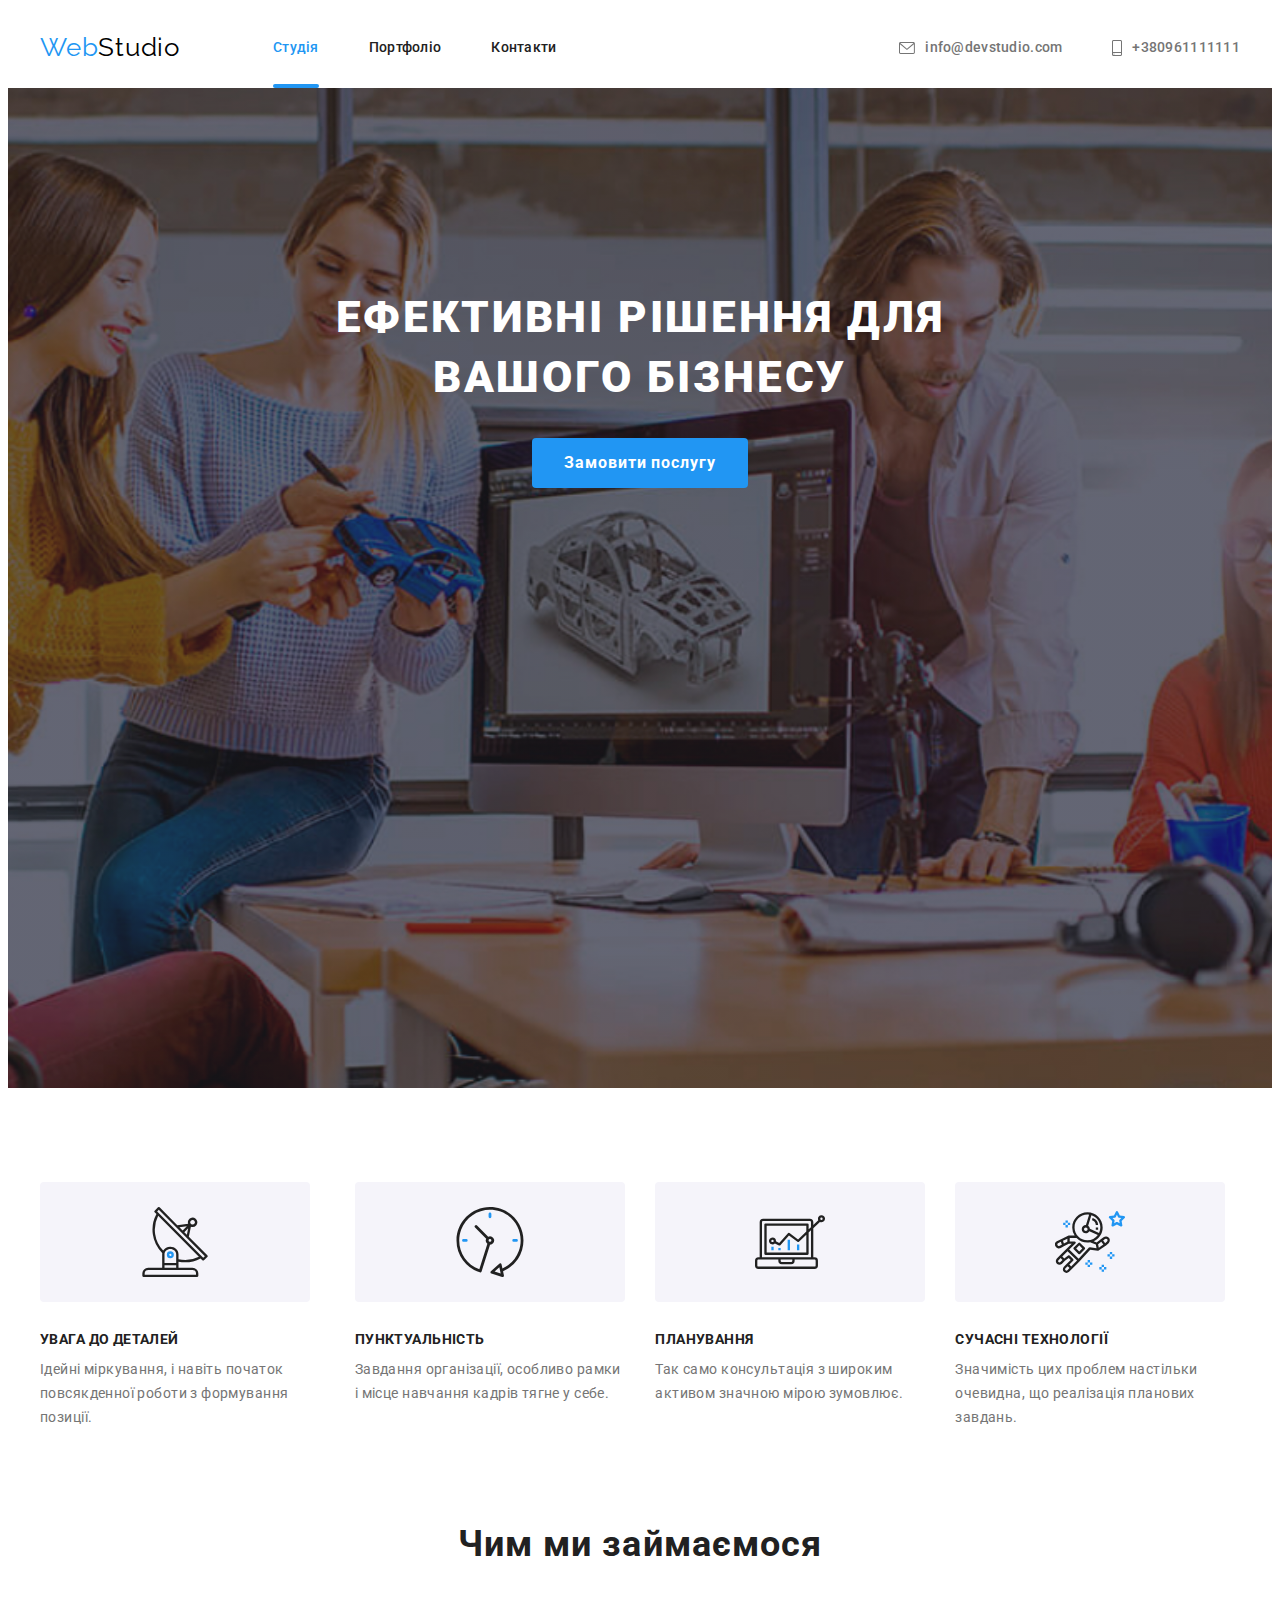
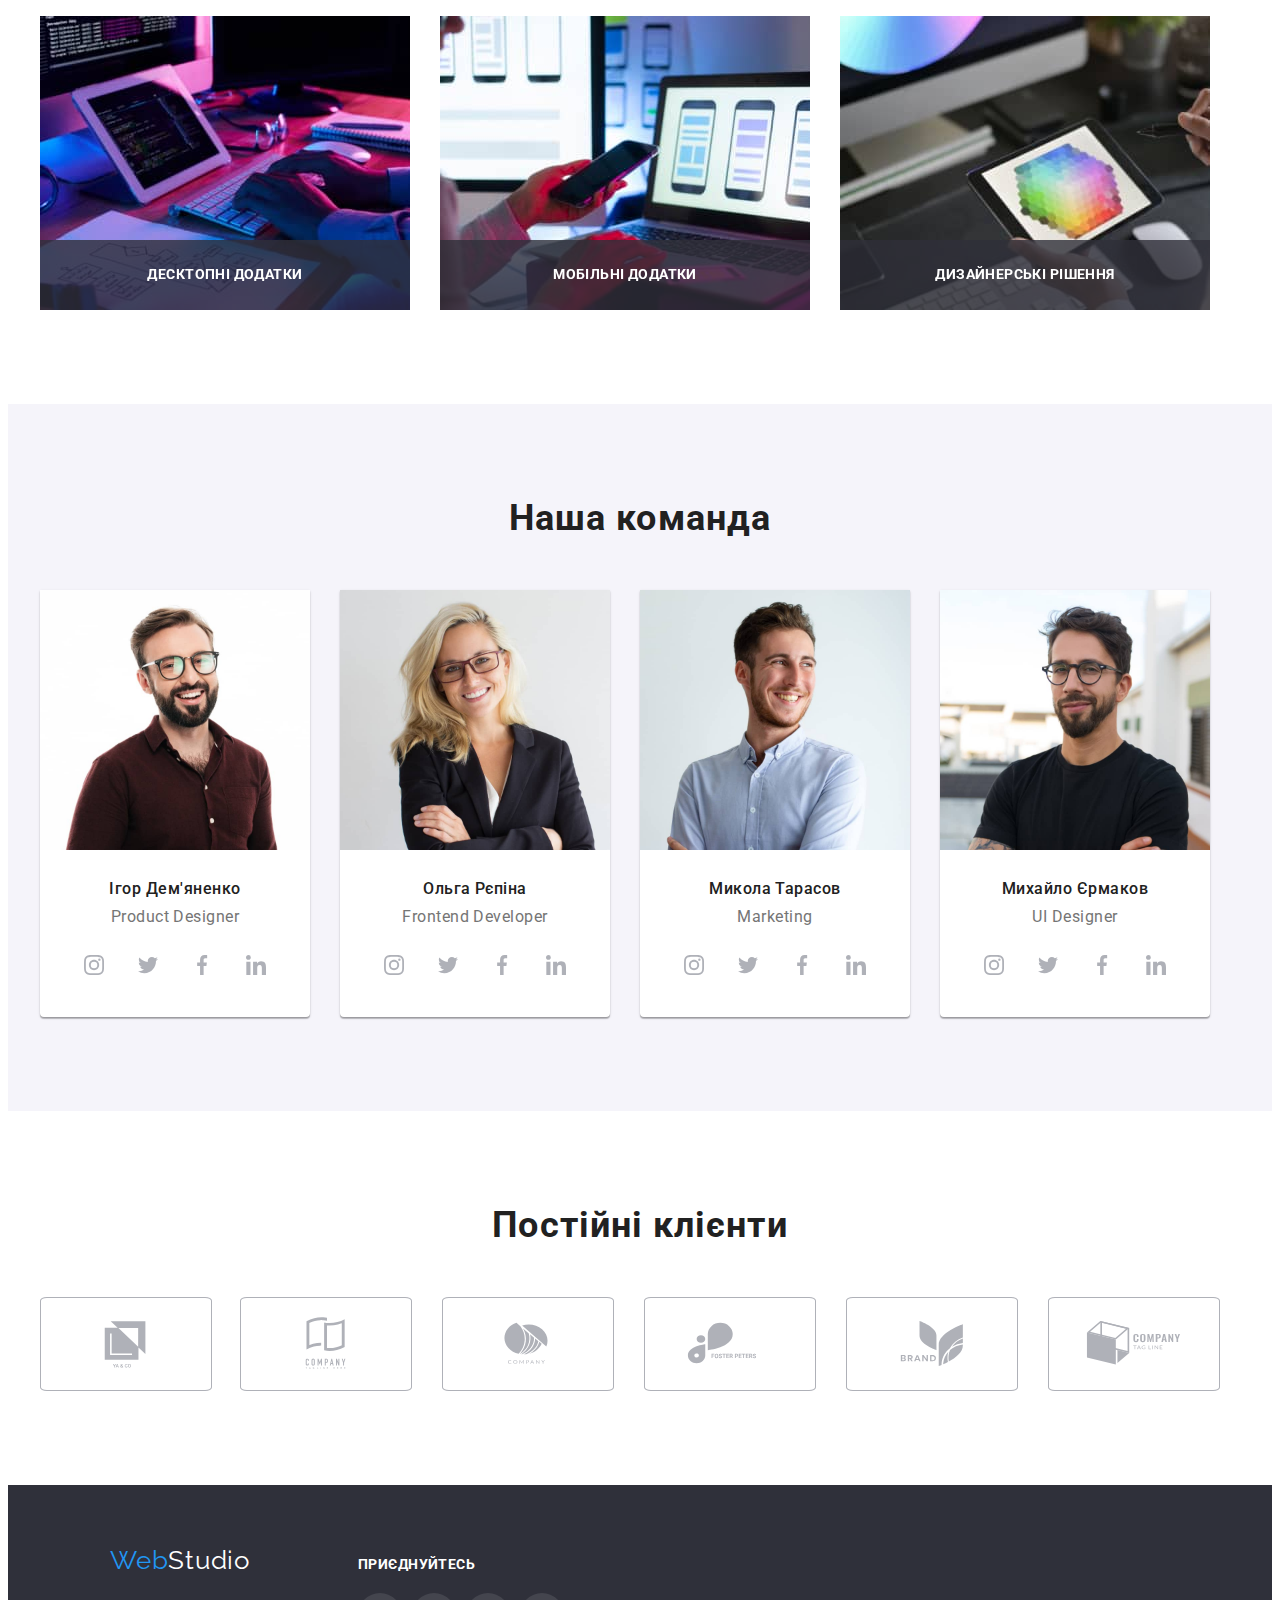
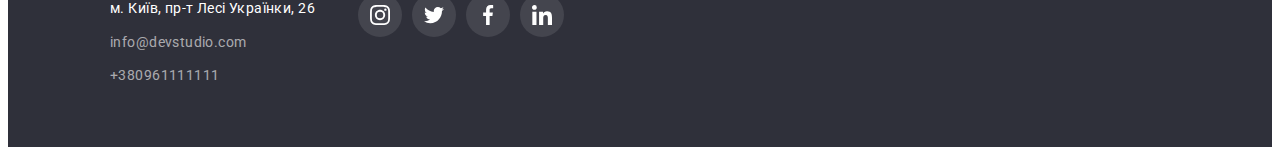
==== index.html @ 598eb1c4 "Initial commit" ====
<!DOCTYPE html>
<html lang="uk">
  <head>
    <meta charset="UTF-8" />
    <meta http-equiv="X-UA-Compatible" content="IE=edge" />
    <meta name="viewport" content="width=device-width, initial-scale=1.0" />
    <title>Document</title>
    <link
      rel="stylesheet"
      href="https://cdnjs.cloudflare.com/ajax/libs/modern-normalize/1.1.0/modern-normalize.min.css"
      integrity="sha512-wpPYUAdjBVSE4KJnH1VR1HeZfpl1ub8YT/NKx4PuQ5NmX2tKuGu6U/JRp5y+Y8XG2tV+wKQpNHVUX03MfMFn9Q=="
      crossorigin="anonymous"
      referrerpolicy="no-referrer"
    />
    <link
      href="https://fonts.googleapis.com/css2?family=Raleway:wght@700&family=Roboto:wght@400;500;700;900&display=swap"
      rel="stylesheet"
    />
    <link rel="stylesheet" href="./css/styles.css" />
  </head>
  <body>
    <header>
      <div class="container header-container">
        <a href="./index.html" class="logo"
          >Web<span class="logo-header">Studio</span></a
        >
        <nav class="section-works-header">
          <ul class="site-nav list">
            <li class="site-item">
              <a href="./index.html" class="site-link link current">Студія</a>
            </li>

            <li class="site-item">
              <a href="./portfolio.html" class="site-link link">Портфоліо</a>
            </li>
            <li class="site-item">
              <a href="#" class="site-link link">Контакти</a>
            </li>
          </ul>
        </nav>

        <ul class="list address-header">
          <li class="item">
            <a href="mailto:info@devstudio.com" class="link-address" lang="en">
              <svg class="header-section-address-logo" width="16" height="12">
                <use href="./images/icons-new.svg#icon-envelope"></use>
              </svg>
              info@devstudio.com</a
            >
          </li>
          <li class="item">
            <a href="tel:+380961111111" class="link-address">
              <svg class="header-section-address-logo" width="10" height="16">
                <use href="./images/icons-new.svg#icon-smartphone"></use>
              </svg>
              +380961111111</a
            >
          </li>
        </ul>
      </div>
    </header>
    <main>
      <section class="hero">
        <div class="container">
          <h1 class="hero-title">Ефективні рішення для вашого бізнесу</h1>
          <button data-modal-open type="button" class="button primary">
            Замовити послугу
          </button>
          <div class="backdrop is-hidden" data-modal>
            <div class="modal">
              <p>Lorem ipsum dolor sit amet.</p>
              <button data-modal-close class="modal-close">
                <svg class="modal-close-icon" width="18" height="18">
                  <use href="./images/icons-new.svg#icon-close"></use>
                </svg>
              </button>
            </div>
          </div>
        </div>
      </section>

      <section class="section">
        <div class="container">
          <h2 class="pattern-hidden">Наші переваги</h2>

          <ul class="advantages-list list">
            <li class="item">
              <div class="box-icon-advantages">
                <svg class="icon-advantages" width="70" height="70">
                  <use href="./images/icons-new.svg#icon-antenna"></use>
                </svg>
              </div>
              <h3 class="section-title-primary">УВАГА ДО ДЕТАЛЕЙ</h3>
              <p class="description-advantages">
                Ідейні міркування, і навіть початок повсякденної роботи з
                формування позиції.
              </p>
            </li>
            <li class="item">
              <div class="box-icon-advantages">
                <svg class="icon-advantages" width="70" height="70">
                  <use href="./images/icons-new.svg#icon-clock"></use>
                </svg>
              </div>
              <h3 class="section-title-primary">ПУНКТУАЛЬНІСТЬ</h3>
              <p class="description-advantages">
                Завдання організації, особливо рамки і місце навчання кадрів
                тягне у себе.
              </p>
            </li>
            <li class="item">
              <div class="box-icon-advantages">
                <svg class="icon-advantages" width="70" height="70">
                  <use href="./images/icons-new.svg#icon-diagram"></use>
                </svg>
              </div>
              <h3 class="section-title-primary">ПЛАНУВАННЯ</h3>
              <p class="description-advantages">
                Так само консультація з широким активом значною мірою зумовлює.
              </p>
            </li>
            <li class="item">
              <div class="box-icon-advantages">
                <svg class="icon-advantages" width="70" height="70">
                  <use href="./images/icons-new.svg#icon-astronaut"></use>
                </svg>
              </div>
              <h3 class="section-title-primary">СУЧАСНІ ТЕХНОЛОГІЇ</h3>
              <p class="description-advantages">
                Значимість цих проблем настільки очевидна, що реалізація
                планових завдань.
              </p>
            </li>
          </ul>
        </div>
      </section>
      <section class="work section">
        <div class="container">
          <h2 class="section-title-secondadry">Чим ми займаємося</h2>
          <ul class="work-list list">
            <li class="work-item">
              <img
                src="./images/comp.jpg"
                alt="Фото с изображением экрана компьютера"
                width="370"
              />
              <p class="work-descr">Десктопні додатки</p>
            </li>
            <li class="work-item">
              <img
                src="./images/smartphone.jpg"
                alt="Фото с изображением смартфона"
                width="370"
              />
              <p class="work-descr">Мобільні додатки</p>
            </li>
            <li class="work-item">
              <img
                src="./images/tablet.jpg"
                alt="Фото с изображением планшета"
                width="370"
              />
              <p class="work-descr">Дизайнерські рішення</p>
            </li>
          </ul>
        </div>
      </section>

      <section class="section-team section">
        <div class="container">
          <h2 class="section-title-secondadry-team">Наша команда</h2>
          <ul class="members list">
            <li class="members-item">
              <img
                src="./images/demianenko.jpg"
                alt="Фото Дем'яненко"
                width="270"
                height="260"
              />
              <div class="names-and-description">
                <h3 class="section-names">Ігор Дем'яненко</h3>
                <p class="description-team">Product Designer</p>
                <ul class="social list">
                  <li class="social-item">
                    <a
                      class="social-link link"
                      href="http://instagram.com"
                      target="_blank"
                      rel="noopener norefference"
                      aria-label="Instagram"
                    >
                      <svg class="social-icon" width="20" height="20">
                        <use href="./images/icons-new.svg#icon-instagram"></use>
                      </svg>
                    </a>
                  </li>
                  <li class="social-item">
                    <a
                      class="social-link link"
                      href="http://twitter.com"
                      target="_blank"
                      rel="noopener norefference"
                      aria-label="Twitter logo"
                    >
                      <svg class="social-icon" width="20" height="20">
                        <use href="./images/icons-new.svg#icon-twitter"></use>
                      </svg>
                    </a>
                  </li>
                  <li class="social-item">
                    <a
                      class="social-link link"
                      href="http://facebook.com"
                      target="_blank"
                      rel="noopener norefference"
                      aria-label="Facebook logo"
                    >
                      <svg class="social-icon" width="20" height="20">
                        <use href="./images/icons-new.svg#icon-facebook"></use>
                      </svg>
                    </a>
                  </li>
                  <li class="social-item">
                    <a
                      class="social-link link"
                      href="http://linkedin.com"
                      target="_blank"
                      rel="noopener norefference"
                      aria-label="linkedin logo"
                    >
                      <svg class="social-icon" width="20" height="20">
                        <use href="./images/icons-new.svg#icon-linkedin"></use>
                      </svg>
                    </a>
                  </li>
                </ul>
              </div>
            </li>
            <li class="members-item">
              <img
                src="./images/repina.jpg"
                alt="Фото Рєпіної"
                width="270"
                height="260"
              />
              <div class="names-and-description">
                <h3 class="section-names">Ольга Рєпіна</h3>
                <p class="description-team">Frontend Developer</p>
                <ul class="social list">
                  <li class="social-item">
                    <a
                      class="social-link link"
                      href="http://instagram.com"
                      target="_blank"
                      rel="noopener norefference"
                      aria-label="Instagram"
                    >
                      <svg class="social-icon" width="20" height="20">
                        <use href="./images/icons-new.svg#icon-instagram"></use>
                      </svg>
                    </a>
                  </li>
                  <li class="social-item">
                    <a
                      class="social-link link"
                      href="http://twitter.com"
                      target="_blank"
                      rel="noopener norefference"
                      aria-label="Twitter logo"
                    >
                      <svg class="social-icon" width="20" height="20">
                        <use href="./images/icons-new.svg#icon-twitter"></use>
                      </svg>
                    </a>
                  </li>
                  <li class="social-item">
                    <a
                      class="social-link link"
                      href="http://facebook.com"
                      target="_blank"
                      rel="noopener norefference"
                      aria-label="Facebook logo"
                    >
                      <svg class="social-icon" width="20" height="20">
                        <use href="./images/icons-new.svg#icon-facebook"></use>
                      </svg>
                    </a>
                  </li>
                  <li class="social-item">
                    <a
                      class="social-link link"
                      href="http://linkedin.com"
                      target="_blank"
                      rel="noopener norefference"
                      aria-label="linkedin logo"
                    >
                      <svg class="social-icon" width="20" height="20">
                        <use href="./images/icons-new.svg#icon-linkedin"></use>
                      </svg>
                    </a>
                  </li>
                </ul>
              </div>
            </li>
            <li class="members-item">
              <img
                src="./images/tarasov.jpg"
                alt="Фото Тарасова"
                width="270"
                height="260"
              />
              <div class="names-and-description">
                <h3 class="section-names">Микола Тарасов</h3>
                <p class="description-team">Marketing</p>
                <ul class="social list">
                  <li class="social-item">
                    <a
                      class="social-link link"
                      href="http://instagram.com"
                      target="_blank"
                      rel="noopener norefference"
                      aria-label="Instagram"
                    >
                      <svg class="social-icon" width="20" height="20">
                        <use href="./images/icons-new.svg#icon-instagram"></use>
                      </svg>
                    </a>
                  </li>
                  <li class="social-item">
                    <a
                      class="social-link link"
                      href="http://twitter.com"
                      target="_blank"
                      rel="noopener norefference"
                      aria-label="Twitter logo"
                    >
                      <svg class="social-icon" width="20" height="20">
                        <use href="./images/icons-new.svg#icon-twitter"></use>
                      </svg>
                    </a>
                  </li>
                  <li class="social-item">
                    <a
                      class="social-link link"
                      href="http://facebook.com"
                      target="_blank"
                      rel="noopener norefference"
                      aria-label="Facebook logo"
                    >
                      <svg class="social-icon" width="20" height="20">
                        <use href="./images/icons-new.svg#icon-facebook"></use>
                      </svg>
                    </a>
                  </li>
                  <li class="social-item">
                    <a
                      class="social-link link"
                      href="http://linkedin.com"
                      target="_blank"
                      rel="noopener norefference"
                      aria-label="linkedin logo"
                    >
                      <svg class="social-icon" width="20" height="20">
                        <use href="./images/icons-new.svg#icon-linkedin"></use>
                      </svg>
                    </a>
                  </li>
                </ul>
              </div>
            </li>
            <li class="members-item">
              <img
                src="./images/ermakov.jpg"
                alt="Фото Єрмакова"
                width="270"
                height="260"
              />
              <div class="names-and-description">
                <h3 class="section-names">Михайло Єрмаков</h3>
                <p class="description-team">UI Designer</p>
                <ul class="social list">
                  <li class="social-item">
                    <a
                      class="social-link link"
                      href="http://instagram.com"
                      target="_blank"
                      rel="noopener norefference"
                      aria-label="Instagram"
                    >
                      <svg class="social-icon" width="20" height="20">
                        <use href="./images/icons-new.svg#icon-instagram"></use>
                      </svg>
                    </a>
                  </li>
                  <li class="social-item">
                    <a
                      class="social-link link"
                      href="http://twitter.com"
                      target="_blank"
                      rel="noopener norefference"
                      aria-label="Twitter logo"
                    >
                      <svg class="social-icon" width="20" height="20">
                        <use href="./images/icons-new.svg#icon-twitter"></use>
                      </svg>
                    </a>
                  </li>
                  <li class="social-item">
                    <a
                      class="social-link link"
                      href="http://facebook.com"
                      target="_blank"
                      rel="noopener norefference"
                      aria-label="Facebook logo"
                    >
                      <svg class="social-icon" width="20" height="20">
                        <use href="./images/icons-new.svg#icon-facebook"></use>
                      </svg>
                    </a>
                  </li>
                  <li class="social-item">
                    <a
                      class="social-link link"
                      href="http://linkedin.com"
                      target="_blank"
                      rel="noopener norefference"
                      aria-label="linkedin logo"
                    >
                      <svg class="social-icon" width="20" height="20">
                        <use href="./images/icons-new.svg#icon-linkedin"></use>
                      </svg>
                    </a>
                  </li>
                </ul>
              </div>
            </li>
          </ul>
        </div>
      </section>
      <section class="section-our-clients">
        <div class="container">
          <h2 class="section-title-our-clients">Постійні клієнти</h2>
          <ul class="clients list">
            <li class="client-item">
              <a
                class="client-link link"
                href="#"
                target="_blank"
                rel="noopener norefference"
                aria-label="client logo"
              >
                <svg class="client-icon" width="106" height="60">
                  <use href="./images/icons-new.svg#icon-LogoYaCo1"></use>
                </svg>
              </a>
            </li>
            <li>
              <a
                class="client-link link"
                href="#"
                target="_blank"
                rel="noopener norefference"
                aria-label="client logo"
              >
                <svg class="client-icon" width="106" height="60">
                  <use href="./images/icons-new.svg#icon-LogoTagComp2"></use>
                </svg>
              </a>
            </li>
            <li>
              <a
                class="client-link link"
                href="#"
                target="_blank"
                rel="noopener norefference"
                aria-label="client logo"
              >
                <svg class="client-icon" width="106" height="60">
                  <use href="./images/icons-new.svg#icon-LogoComp3"></use>
                </svg>
              </a>
            </li>
            <li>
              <a
                class="client-link link"
                href="#"
                target="_blank"
                rel="noopener norefference"
                aria-label="client logo"
              >
                <svg class="client-icon" width="106" height="60">
                  <use
                    href="./images/icons-new.svg#icon-LogoFosterPeters4"
                  ></use>
                </svg>
              </a>
            </li>
            <li>
              <a
                class="client-link link"
                href="#"
                target="_blank"
                rel="noopener norefference"
                aria-label="client logo"
              >
                <svg class="client-icon" width="106" height="60">
                  <use href="./images/icons-new.svg#icon-LogoBrand5"></use>
                </svg>
              </a>
            </li>
            <li>
              <a
                class="client-link link"
                href="#"
                target="_blank"
                rel="noopener norefference"
                aria-label="client logo"
              >
                <svg class="client-icon" width="106" height="60">
                  <use href="./images/icons-new.svg#icon-LogoComp6"></use>
                </svg>
              </a>
            </li>
          </ul>
        </div>
      </section>
    </main>

    <footer class="section-works-footer">
      <div class="container common-wrap-footer">
        <div class="first-footer">
          <a href="./index.html" class="logo"
            >Web<span class="logo-footer">Studio</span>
          </a>
          <address class="address-footer">
            <ul class="list">
              <li class="address-item">
                <a
                  href="https://goo.gl/maps/Q7eHkyQhdYGQR9RCA"
                  target="_blank"
                  rel="noopener noreferrer nofollower"
                  class="link-address-footer"
                  >м. Київ, пр-т Лесі Українки, 26</a
                >
              </li>
              <li class="address-item">
                <a
                  href="mailto:info@devstudio.com"
                  class="address-footer"
                  lang="en"
                  >info@devstudio.com</a
                >
              </li>
              <li class="address-item">
                <a href="tel:+380961111111" class="address-footer"
                  >+380961111111</a
                >
              </li>
            </ul>
          </address>
        </div>

        <div class="container second-footer">
          <p class="section-title-social-footer">ПРИЄДНУЙТЕСЬ</p>
          <ul class="social-footer list">
            <li class="social-item-footer">
              <a
                class="social-link-footer link"
                href="http://instagram.com"
                target="_blank"
                rel="noopener norefference"
                aria-label="Instagram"
              >
                <svg class="social-icon-footer" width="20" height="20">
                  <use href="./images/icons-new.svg#icon-instagram"></use>
                </svg>
              </a>
            </li>
            <li class="social-item-footer">
              <a
                class="social-link-footer link"
                href="http://twitter.com"
                target="_blank"
                rel="noopener norefference"
                aria-label="Twitter logo"
              >
                <svg class="social-icon-footer" width="20" height="20">
                  <use href="./images/icons-new.svg#icon-twitter"></use>
                </svg>
              </a>
            </li>
            <li class="social-item-footer">
              <a
                class="social-link-footer link"
                href="http://facebook.com"
                target="_blank"
                rel="noopener norefference"
                aria-label="Facebook logo"
              >
                <svg class="social-icon-footer" width="20" height="20">
                  <use href="./images/icons-new.svg#icon-facebook"></use>
                </svg>
              </a>
            </li>
            <li class="social-item-footer">
              <a
                class="social-link-footer link"
                href="http://linkedin.com"
                target="_blank"
                rel="noopener norefference"
                aria-label="linkedin logo"
              >
                <svg class="social-icon-footer" width="20" height="20">
                  <use href="./images/icons-new.svg#icon-linkedin"></use>
                </svg>
              </a>
            </li>
          </ul>
        </div>
      </div>
    </footer>
    <script src="./js/modal.js"></script>
  </body>
</html>
---- css/styles.css ----
:root {
  --title-text-color: #212121;
  --maket-color: #ffffff;
  --primary-text-color: #757575;
  --accent-color: #2196f3;
  --work-bg: rgba(47, 48, 58, 0.8);
}

body {
  font-family: Roboto, sans-serif;
  font-size: 14px;
  letter-spacing: 0.03em;
  background-color: var(--maket-color);
  color: var(--primary-text-color);
}

h1,
h2,
h3,
h4,
h5,
h6,
p {
  margin: 0;
}
img {
  display: block;
  max-width: 100%;
  height: auto;
}
button {
  display: block;
  cursor: pointer;
  border: none;
  border-radius: 4px;
}

.list {
  list-style: none;
  padding-left: 0;
  margin: 0;
}
.link {
  text-decoration: none;
}
.container {
  width: 1200px;
  margin: 0 auto;
  padding-left: 15px;
  padding-right: 15px;
}
.section {
  padding-top: 94px;
  padding-bottom: 94px;
}
/*Header*/

.header {
  border-bottom-width: 1px;
  border-bottom-style: solid;
  border-bottom-color: #ececec;
}

.header-container {
  display: flex;
  align-items: center;
}
.logo {
  font-family: Raleway, sans-serif;
  font-size: 26px;
  line-height: 1.2;
  letter-spacing: 0.03em;
  text-decoration: none;
  color: var(--accent-color);
  margin-right: 93px;
}
.address-header {
  margin-left: auto;
  display: flex;
  align-items: center;
  gap: 50px;
}
.link-address {
  font-weight: 500;
  line-height: 1.14;
  letter-spacing: 0.02em;
  color: var(--primary-text-color);
  text-decoration: none;
  display: flex;
  align-items: center;
  transition-property: color;
  transition-duration: 250ms;
  transition-timing-function: cubic-bezier(0.4, 0, 0.2, 1);
}

.link-address:hover,
.link-address:focus {
  color: var(--accent-color);
}

.logo-header {
  color: #000000;
}
.logo-footer {
  color: var(--maket-color);
}

.site-link {
  display: block;
  color: var(--title-text-color);
  font-weight: 500;
  line-height: 1.14;
  letter-spacing: 0.02em;
  text-decoration: none;
  padding-top: 32px;
  padding-bottom: 32px;

  transition-property: color;
  transition-duration: 250ms;
  transition-timing-function: cubic-bezier(0.4, 0, 0.2, 1);
}
.site-link:hover,
.site-link:focus {
  color: var(--accent-color);
}
.current {
  color: var(--accent-color);
  position: relative;
}
.current::after {
  content: "";
  position: absolute;
  bottom: 0;
  left: 0;
  width: 100%;
  height: 4px;
  border-radius: 2px;
  background-color: var(--accent-color);
}

.header-section-address-logo {
  margin-right: 10px;
  fill: currentColor;
}
.header-section-address-logo:hover,
.header-section-address-logo:focus {
  color: var(--accent-color);
}

/* Page header */

.section-works-header {
}
.site-nav {
  display: flex;
  gap: 50px;
}

.link-address .item:last-child {
  margin-right: 0;
  padding-right: 215px;
}
.link-address .item:not(:last-child) {
  margin-right: 50px;
  margin-left: 300px;
}

/*Hero-title*/

.hero {
  background-color: #2f303a;
  background-image: linear-gradient(
      rgba(47, 48, 58, 0.4),
      rgba(47, 48, 58, 0.4)
    ),
    url(../images/hero.jpg);
  background-position: center;
  background-size: cover;
  background-repeat: no-repeat;
  text-align: center;
  padding: 200px 0;
  max-width: 1600px;
  height: 600px;
  margin: 0 auto;
}
.hero-title {
  color: var(--maket-color);
  font-weight: 900;
  font-size: 44px;
  line-height: 1.36;
  text-align: center;
  letter-spacing: 0.06em;
  text-transform: uppercase;
  width: 696px;
  margin: 0 auto;
  margin-bottom: 30px;
}
.button.primary {
  font-family: "Roboto";
  font-weight: 700;
  font-size: 16px;
  line-height: 1.87;
  letter-spacing: 0.06em;
  color: var(--maket-color);
  background: var(--accent-color);
  align-items: center;
  text-align: center;
  cursor: pointer;
  padding: 10px 32px;
  border: none;
  border-radius: 4px;
  margin-right: auto;
  margin-left: auto;
}

.backdrop {
  position: fixed;
  top: 0;
  left: 0;
  width: 100%;
  height: 100%;
  opacity: 1;
  background-color: rgba(0, 0, 0, 0.06);
  transition-property: opacity;
  transition-duration: 250ms;
  transition-timing-function: cubic-bezier(0.4, 0, 0.2, 1);
}
.backdrop.is-hidden {
  opacity: 0;
  pointer-events: none;
}

.modal {
  position: absolute;
  width: 528px;
  height: 581px;
  top: 50%;
  left: 50%;
  transform: translate(-50%, -50%);
  background-color: #ffffff;
}
.modal-close {
  position: absolute;
  border-radius: 50%;
  width: 30px;
  height: 30px;
  top: 8px;
  right: 8px;
  color: var(--title-text-color);
  display: flex;
  align-items: center;
  justify-content: center;
  background-color: transparent;
  border: 1px solid rgba(0, 0, 0, 0.1);

  transition-property: border-color, color;
  transition-duration: 250ms;
  transition-timing-function: cubic-bezier(0.4, 0, 0.2, 1);
}

.modal-close:hover,
.modal-close:focus {
  color: var(--accent-color);
  border-color: var(--accent-color);
}
.modal-close-icon {
  display: flex;
  align-items: center;
  justify-content: center;
  fill: currentColor;
}

/* Section advantages*/

.pattern-hidden {
  position: absolute;
  width: 1px;
  height: 1px;
  margin: -1px;
  border: 0;
  padding: 0;
  white-space: nowrap;
  clip-path: inset(100%);
  clip: rect(0 0 0 0);
  overflow: hidden;
}
.advantages-list {
  display: flex;
  gap: 30px;
}

.section-title-primary {
  color: var(--title-text-color);
  font-weight: 700;
  line-height: 1.14;
  font-size: 14px;
  text-transform: uppercase;
  margin-bottom: 10px;
  margin-top: 30px;
}
.description-advantages {
  line-height: 1.71;
  color: var(--primary-text-color);
}
.advantages-icons-list {
  display: flex;
  gap: 30px;
}
.box-icon-advantages {
  background-color: #f5f4fa;
  width: 270px;
  height: 120px;
  display: flex;
  justify-content: center;
  align-items: center;
  border-radius: 4px;
}

/* Title secondary-Our works*/

.work {
  padding-top: 0;
}

.work-list {
  display: flex;
  gap: 30px;
}

.work-item {
  position: relative;
}

.work-descr {
  position: absolute;
  bottom: 0;
  width: 100%;
  height: 70px;
  display: flex;
  align-items: center;
  justify-content: center;
  font-weight: 700;
  line-height: 1.14;
  text-transform: uppercase;
  color: var(--maket-color);
  background-color: var(--work-bg);
}
.section-title-secondadry {
  font-weight: 700;
  font-size: 36px;
  line-height: 1.166;
  text-align: center;
  letter-spacing: 0.03em;
  color: var(--title-text-color);
  margin-bottom: 50px;
}

/* Team*/

.section-team {
  background: #f5f4fa;
}

.section-title-secondadry-team {
  font-weight: 700;
  font-size: 36px;
  line-height: 1.166;
  text-align: center;
  letter-spacing: 0.03em;
  color: var(--title-text-color);
  margin-bottom: 50px;
}
.members {
  display: flex;
  gap: 30px;
}
.members-item {
  background-color: var(--maket-color);
  box-shadow: 0px 1px 3px rgba(0, 0, 0, 0.12), 0px 1px 1px rgba(0, 0, 0, 0.14),
    0px 2px 1px rgba(0, 0, 0, 0.2);
  border-radius: 0px 0px 4px 4px;
}

.names-and-description {
  padding-top: 30px;
  padding-bottom: 30px;
}
.section-names {
  font-weight: 500;
  font-size: 16px;
  line-height: 1.17;
  letter-spacing: 0.03em;
  color: var(--title-text-color);
  text-align: center;
  margin-bottom: 10px;
}
.description-team {
  font-size: 16px;
  line-height: 1.17;
  font-weight: 400;
  letter-spacing: 0.03em;
  color: var(--primary-text-color);
  text-align: center;
}
.social {
  display: flex;
  justify-content: center;
  align-content: center;
  gap: 10px;
  margin-top: 16px;
}
.social-link {
  display: flex;
  justify-content: center;
  align-items: center;
  width: 44px;
  height: 44px;
  border-radius: 50%;
  color: #afb1b8;

  transition-property: color, background-color;
  transition-duration: 250ms;
  transition-timing-function: cubic-bezier(0.4, 0, 0.2, 1);
}
.social-link:hover,
.social-link:focus {
  background-color: var(--accent-color);

  color: var(--maket-color);
}
.social-icon {
  fill: currentColor;
}

/*Section Our clients*/

.section-our-clients {
  padding: 94px, auto;
}
.section-title-our-clients {
  font-weight: 700;
  font-size: 36px;
  line-height: 1.166;
  text-align: center;
  letter-spacing: 0.03em;
  color: var(--title-text-color);
  margin-bottom: 50px;
  padding-top: 94px;
}
.clients {
  display: flex;
  gap: 30px;
  padding-bottom: 94px;
}

.client-link {
  display: flex;
  justify-content: center;
  align-items: center;
  width: 170px;
  height: 92px;
  border-radius: 4%;
  color: #afb1b8;
  border: solid currentColor 1px;
  fill: currentColor;

  transition-property: color;
  transition-duration: 250ms;
  transition-timing-function: cubic-bezier(0.4, 0, 0.2, 1);
}
.client-link:hover,
.client-link:focus {
  color: var(--accent-color);
}

.client-item {
  width: 170px;
  height: 92px;
}

.client-icon:hover,
.client-icon:focus {
  fill: currentColor;
}
/*Section footer*/

.section-works-footer {
  background: #2f303a;
  padding: 60px 0;
  display: flex;
}
.common-wrap-footer {
  display: flex;
  align-items: baseline;
}
.first-footer {
  margin-left: 70px;
}

.address-item:not(:last-child) {
  margin-bottom: 9px;
}

.address-footer {
  margin-top: 20px;
  font-style: normal;
  line-height: 24px;
  letter-spacing: 0.03em;
  color: rgba(255, 255, 255, 0.6);
  text-decoration: none;
  transition-property: color;
  transition-duration: 250ms;
  transition-timing-function: cubic-bezier(0.4, 0, 0.2, 1);
}
.address-footer:hover,
.address-footer:focus {
  color: var(--accent-color);
}
.link-address-footer {
  font-style: normal;
  line-height: 1.71;
  letter-spacing: 0.03em;
  color: var(--maket-color);
  text-decoration: none;
  cursor: pointer;
  transition-property: color;
  transition-duration: 250ms;
  transition-timing-function: cubic-bezier(0.4, 0, 0.2, 1);
}
.link-address-footer:hover,
.link-address-footer:focus {
  color: var(--accent-color);
}
/*Footer social links*/
.section-title-social-footer {
  font-weight: 700;
  line-height: 1.14;
  color: #ffffff;
  margin-bottom: 20px;
  text-transform: uppercase;
}
.social-footer {
  display: flex;
  gap: 10px;
}
.social-link-footer {
  display: flex;
  justify-content: center;
  align-items: center;
  width: 44px;
  height: 44px;
  border-radius: 50%;
  background-color: #ffffff1a;
  fill: currentColor;
  transition-property: background color;
  transition-duration: 250ms;
  transition-timing-function: cubic-bezier(0.4, 0, 0.2, 1);
}
.social-link-footer:hover,
.social-link-footer:focus {
  background-color: var(--accent-color);
  border-radius: 50%;
}
.social-icon-footer {
  color: var(--maket-color);
}

/*Portfolio-page*/

.portfolio-buttons {
  display: flex;
  justify-content: center;
  gap: 8px;
  margin-bottom: 50px;
}
.button.secondary {
  font-family: "Roboto";
  font-weight: 500;
  font-size: 16px;
  line-height: 1.62;
  letter-spacing: 0.03em;
  color: var(--title-text-color);
  border-radius: 4px;
  background: #f5f4fa;
  cursor: pointer;
  padding: 6px 25px;

  transition-property: color, background-color, box-shadow;
  transition-duration: 250ms;
  transition-timing-function: cubic-bezier(0.4, 0, 0.2, 1);
}
.button.secondary:hover,
.button.secondary:focus {
  color: var(--maket-color);
  background-color: var(--accent-color);
  box-shadow: 0px 3px 1px rgba(0, 0, 0, 0.1), 0px 1px 2px rgba(0, 0, 0, 0.08),
    0px 2px 2px rgba(0, 0, 0, 0.12);
}

/*Portfolio examples*/

.examples-list {
  display: flex;
  flex-wrap: wrap;
  gap: 30px;
}
.portfolio-element {
  width: 370px;
}
.portfolio-link {
  display: block;
  outline: transparent;

  transition-property: box-shadow;
  transition-duration: 250ms;
  transition-timing-function: cubic-bezier(0.4, 0, 0.2, 1);
}
.portfolio-link:hover,
.portfolio-link:focus {
  box-shadow: 0px 1px 1px rgba(0, 0, 0, 0.12), 0px 4px 4px rgba(0, 0, 0, 0.06),
    1px 4px 6px rgba(0, 0, 0, 0.16);
}

.portfolio-overlay {
  position: relative;
  overflow: hidden;
}
.portfolio-wrap {
  position: absolute;
  top: 0;
  left: 0;
  width: 100%;
  height: 100%;
  transform: translateY(101%);
  opacity: 0;
  transition-property: transform, opacity;
  transition-duration: 500ms;
  transition-timing-function: cubic-bezier(0.4, 0, 0.2, 1);
}
.portfolio-link:hover .portfolio-wrap,
.portfolio-link:focus .portfolio-wrap {
  transform: translateY(0);
  opacity: 1;
}
.portfolio-descr {
  padding: 63px 24px;
  font-size: 18px;
  line-height: 1.56;
  letter-spacing: 0.03em;
  color: var(--maket-color);
  background-color: rgba(33, 149, 243, 0.781);
}
.examples-site-and-description {
  padding: 24px 20px;
  border: 1px solid #eeeeee;
}

.section-title-product {
  font-weight: 700;
  font-size: 18px;
  line-height: 2;
  letter-spacing: 0.06em;
  color: var(--title-text-color);
  margin-bottom: 4px;
}
.description-product {
  font-size: 16px;
  line-height: 1.87;
  font-weight: 400;
  letter-spacing: 0.03em;
  color: var(--primary-text-color);
}

.portfolio-element {
  position: relative;
}
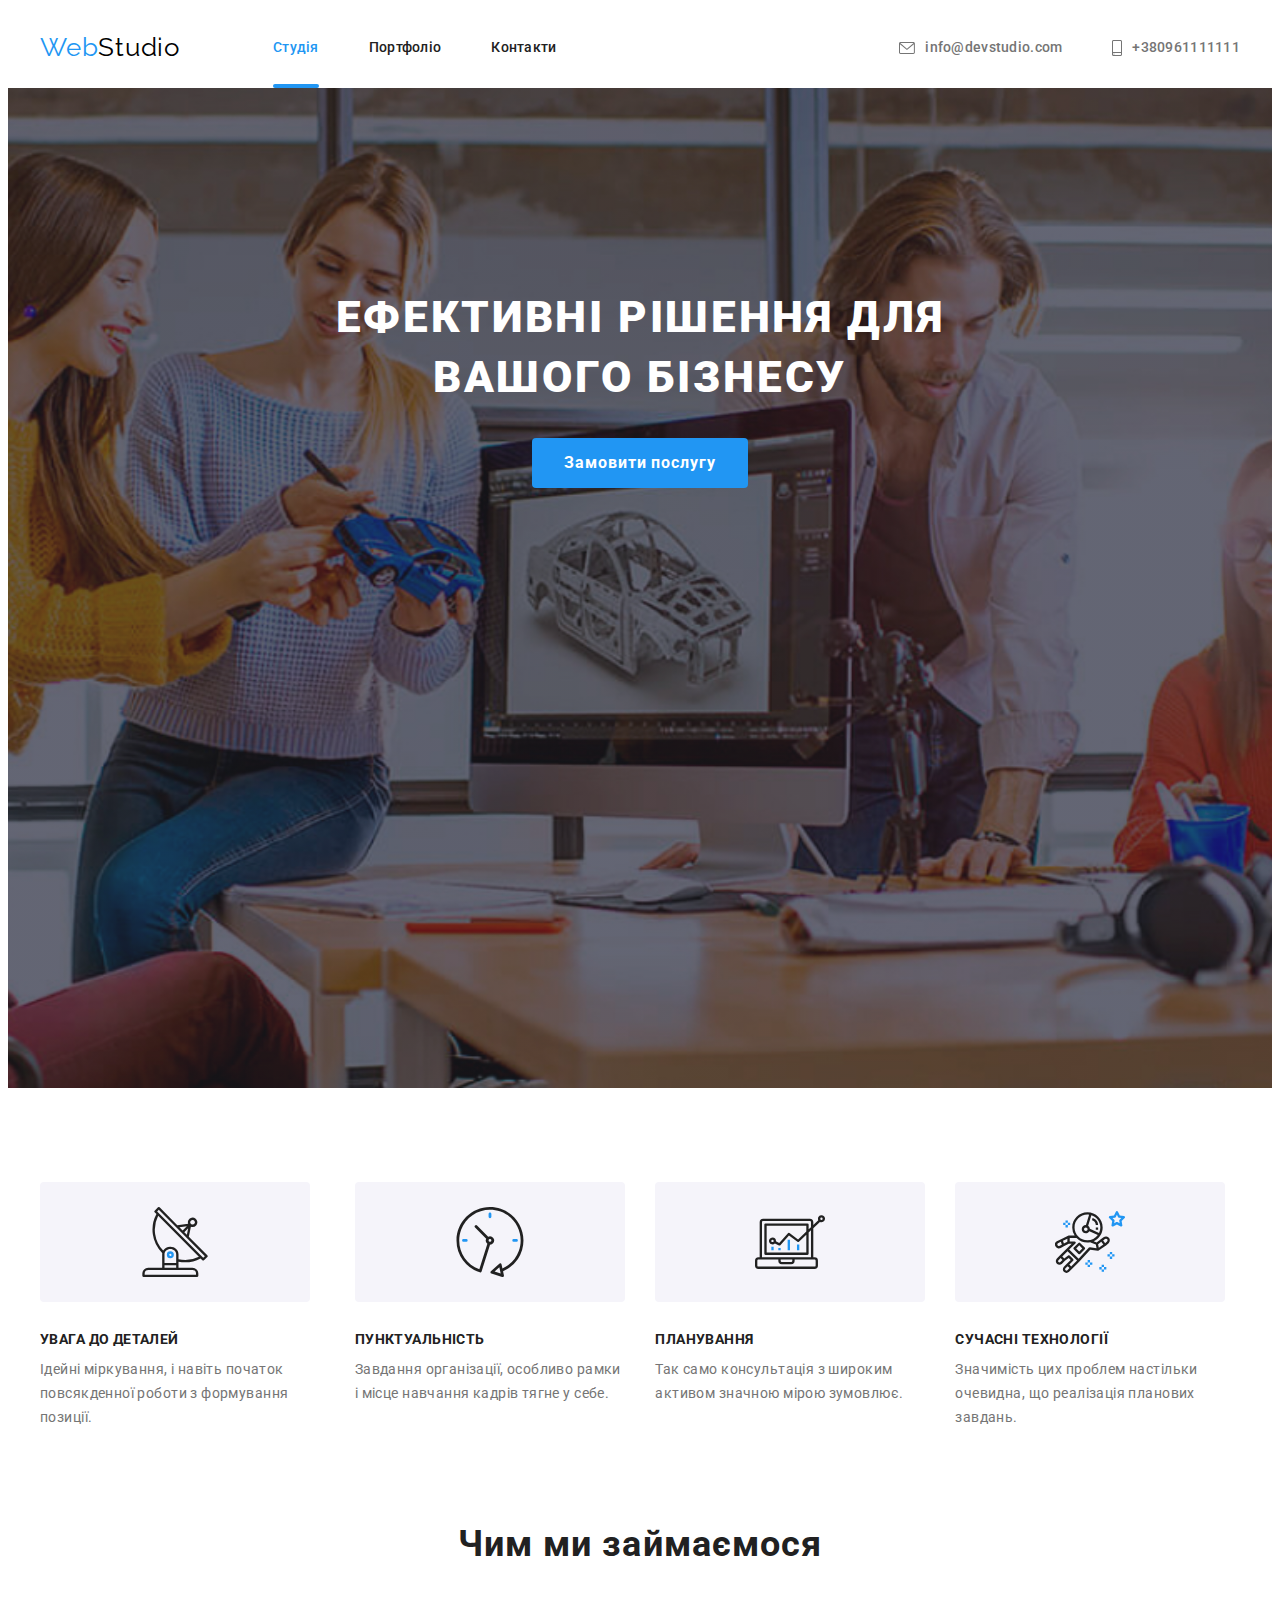
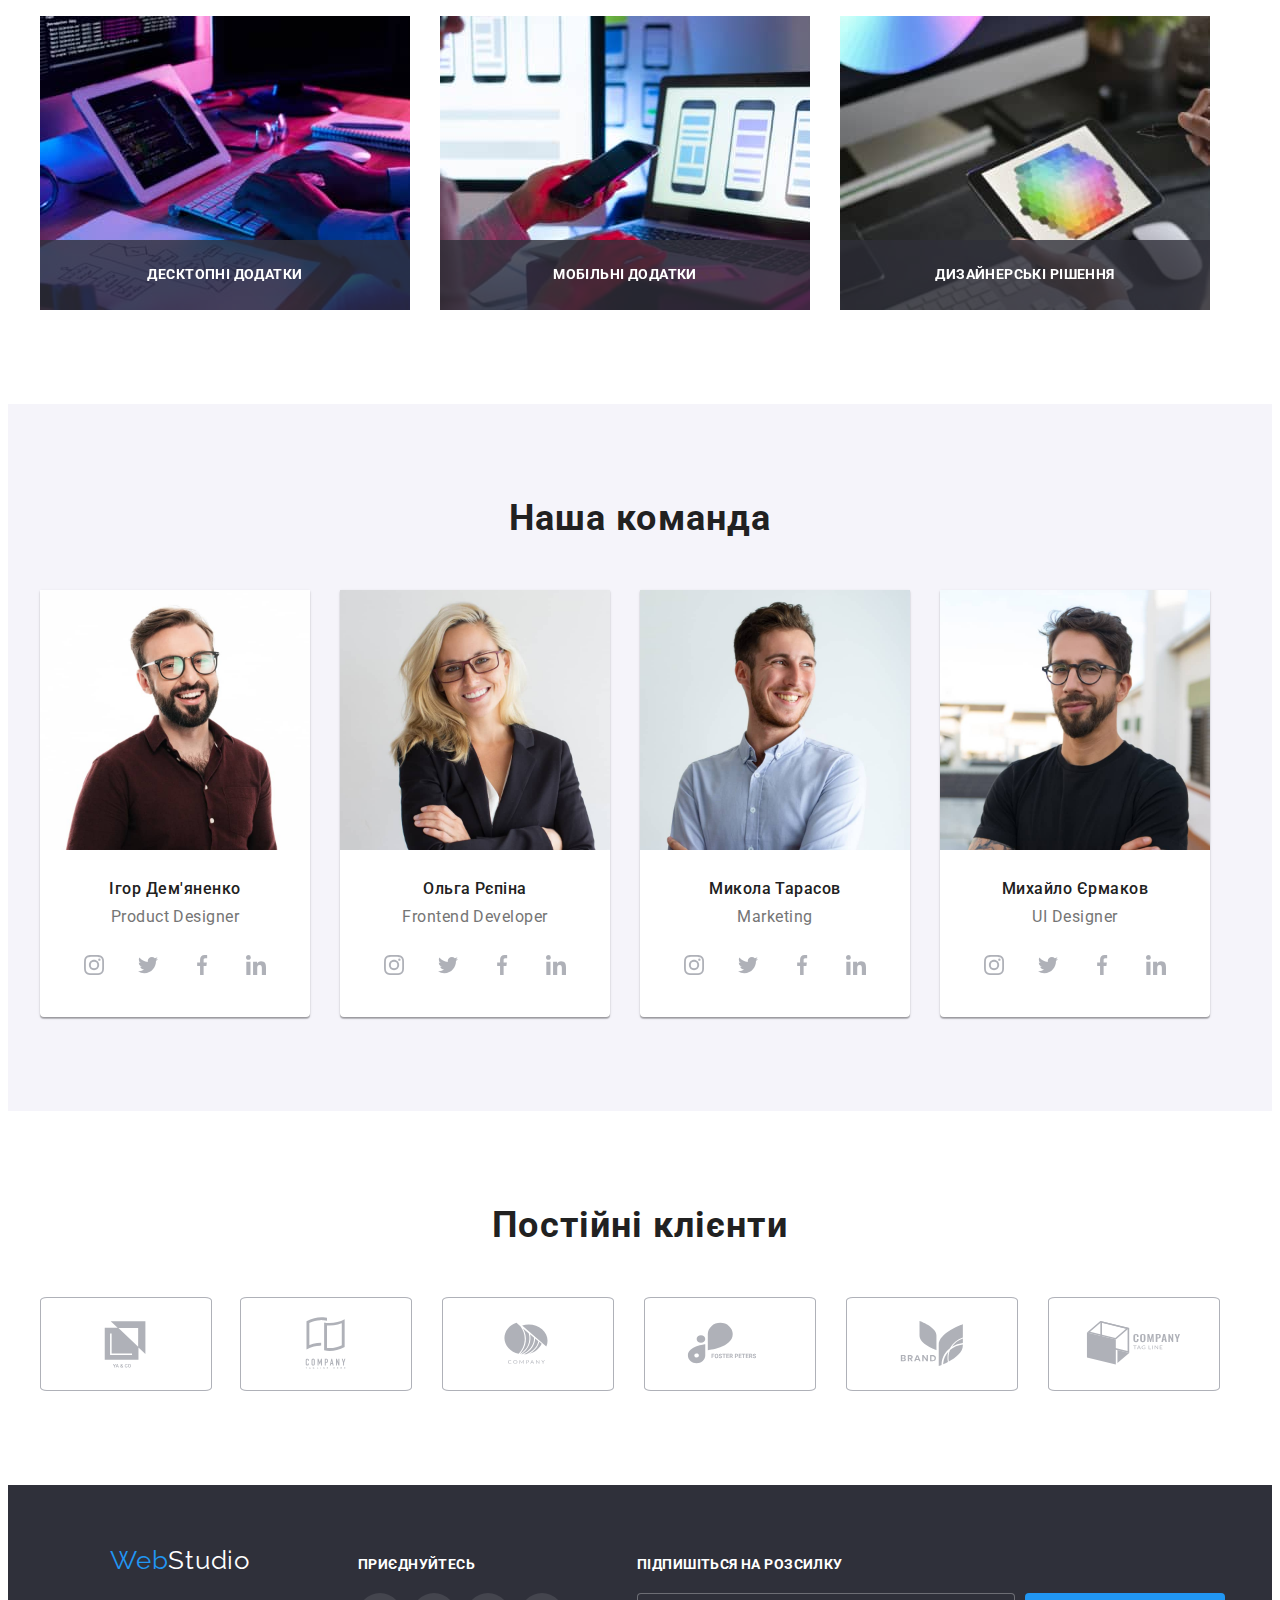
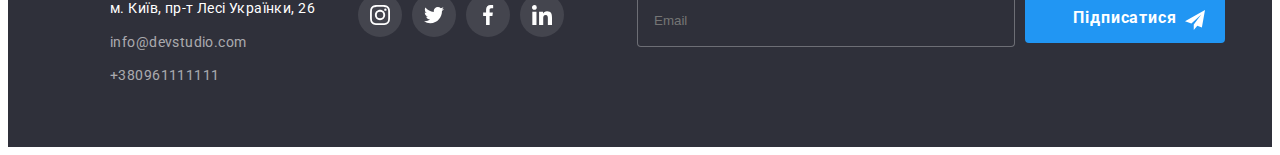
==== commit e2ec87a5: "HW6.1v" ====
--- a/index.html
+++ b/index.html
@@ -68,12 +68,64 @@
           </button>
           <div class="backdrop is-hidden" data-modal>
             <div class="modal">
-              <p>Lorem ipsum dolor sit amet.</p>
+              <p></p>
               <button data-modal-close class="modal-close">
                 <svg class="modal-close-icon" width="18" height="18">
                   <use href="./images/icons-new.svg#icon-close"></use>
                 </svg>
               </button>
+
+              <strong>Залиште свої дані, ми вам передзвонимо</strong>
+
+              <form class="modal-form" name="modal_form">
+                <label class="modal-form-group">
+                  <span class="modal-form-label"> Ім'я </span>
+                  <input type="text" class="form-input" />
+                  <svg class="modal-form-icon" width="12" height="12">
+                    <use
+                      href="./images/icons-new.svg#icon-person-black-18dp-1"
+                    ></use>
+                  </svg>
+                </label>
+                <label class="modal-form-group">
+                  <span class="modal-form-label"> Телефон </span>
+                  <input type="text" class="form-input" />
+                  <svg class="modal-form-icon" width="12" height="12">
+                    <use
+                      href="./images/icons-new.svg#icon-phone-black-18dp-1"
+                    ></use>
+                  </svg>
+                </label>
+                <label class="modal-form-group">
+                  <span class="modal-form-label"> Пошта </span>
+                  <input type="text" class="form-input" />
+                  <svg class="modal-form-icon" width="12" height="12">
+                    <use
+                      href="./images/icons-new.svg#icon-email-black-18dp-1"
+                    ></use>
+                  </svg>
+                </label>
+                <label class="modal-form-group">
+                  <span class="modal-form-label"> Коментар </span>
+                  <input
+                    type="text"
+                    placeholder="Введіть текст"
+                    class="form-input"
+                  />
+                </label>
+                <div role="group">
+                  <input
+                    class="modal-form-checkbox"
+                    type="checkbox"
+                    id="user_agreement"
+                  />
+                  <label for="user_agreement"
+                    >Погоджуюся з розсилкою та приймаю
+                    <a href="">Умови договору</a></label
+                  >
+                </div>
+                <button class="modal-form-btn" type="submit">Відправити</button>
+              </form>
             </div>
           </div>
         </div>
@@ -560,7 +612,7 @@
           </address>
         </div>
 
-        <div class="container second-footer">
+        <div class="container">
           <p class="section-title-social-footer">ПРИЄДНУЙТЕСЬ</p>
           <ul class="social-footer list">
             <li class="social-item-footer">
@@ -614,6 +666,28 @@
                   <use href="./images/icons-new.svg#icon-linkedin"></use>
                 </svg>
               </a>
+            </li>
+          </ul>
+        </div>
+
+        <div class="container">
+          <p class="section-title-social-footer">Підпишіться на розсилку</p>
+          <ul class="social-footer list">
+            <li class="social-item-footer">
+              <input
+                type="email"
+                name="email"
+                placeholder="Email"
+                class="form-input-subsr"
+              />
+            </li>
+            <li class="social-item-footer">
+              <button class="button-send-footer" type="submit">
+                Підписатися
+              </button>
+              <svg class="send-icon-footer" width="20" height="20">
+                <use href="./images/icons-new.svg#icon-send"></use>
+              </svg>
             </li>
           </ul>
         </div>
--- a/css/styles.css
+++ b/css/styles.css
@@ -270,6 +270,99 @@
   fill: currentColor;
 }
 
+
+strong {
+  display: block;
+  margin-left: 41px;
+  margin-right: 39px;
+margin-bottom: 38px;
+margin-top: 40px;
+font-size: 20px;
+font-weight: 700;
+height: 1,17;
+letter-spacing: 0.03em;
+text-align: center;
+color: var(--title-text-color);
+}
+
+.modal-form-group {
+  display: block;
+  position: relative;
+  outline: 1px #2196f3;
+  margin-left: 41px;
+  margin-bottom: 28px;
+  margin-right: 41px;
+  
+}
+
+.modal-form-label {
+  display: block;
+  position: absolute;
+  top: 0;
+  left: 10;
+  transform: translateY(-100%);
+  padding-bottom: 4px;
+font-size: 12px;
+font-weight: 400;
+line-height: 1,16;
+letter-spacing: 0.01em;
+text-align: left;
+}
+
+.form-input {
+  width: 100%;
+  height: 100%;
+  border: 1px solid #21212133;
+  border-radius: 4px;
+  padding: 15px 16px;
+}
+.form-input:hover,
+.form-input:focus 
+{ 
+  border: 1px solid var(--accent-color);
+  transition-property: border;
+  transition-duration: 250ms;
+  transition-timing-function: cubic-bezier(0.4, 0, 0.2, 1);
+}
+
+.form-input:hover,
+.form-input:focus ~ .modal-form-icon
+{ 
+  fill: var(--accent-color);
+  transition-property: fill;
+  transition-duration: 250ms;
+  transition-timing-function: cubic-bezier(0.4, 0, 0.2, 1);
+}
+
+.modal-form-icon {
+  position: absolute;
+  fill: var(--title-text-color);
+  top: 0;
+  left: 0;
+  transform: translateY(140%) translateX(50%);
+}
+
+
+
+.form-input-comment {
+  width: 448px;
+  height: 120px;
+}
+.modal-form-checkbox {
+  width: 16px;
+  height: 15px;
+}
+
+.modal-form-btn {
+  margin-top: 30px;
+  margin-left: 165px;
+  width: 200px;
+  height: 50px;
+  background-color: #2196f3;
+  color: var(--maket-color)
+  
+}
+
 /* Section advantages*/
 
 .pattern-hidden {
@@ -565,6 +658,66 @@
   color: var(--maket-color);
 }
 
+/*Footer subscription form*/
+.section-title-social-footer {
+  font-weight: 700;
+  line-height: 1.14;
+  color: #ffffff;
+  margin-bottom: 20px;
+  text-transform: uppercase;
+  Font style: Bold
+}
+.form-input-subsr {
+  width: 358px;
+  height: 50px;
+  padding-left: 16px;
+  border: 1px solid #FFFFFF4D;
+  border-radius: 4px;
+  background-color: #2F303A;
+}
+.form-input-subsr:hover,
+.form-input-subsr:focus
+ {
+  background-color: var(--maket-color);
+}
+
+
+
+input {
+  
+  resize: none;
+  
+  
+
+}
+
+
+.button-send-footer {
+  position: relative;
+  width: 200px;
+  height: 50px;
+  font-family: "Roboto";
+  font-weight: 700;
+  font-size: 16px;
+  line-height: 1.87;
+  letter-spacing: 0.06em;
+  color: var(--maket-color);
+  background: var(--accent-color);
+  align-items: center;
+  text-align: center;
+  cursor: pointer;
+  padding: 10px 32px;
+  border: none;
+  border-radius: 4px;
+  margin-right: auto;
+  margin-left: auto;
+}
+.send-icon-footer {
+position: absolute;
+transform: translateX(800%) translateY(-165%);
+fill: #ffffff;
+}
+
 /*Portfolio-page*/
 
 .portfolio-buttons {
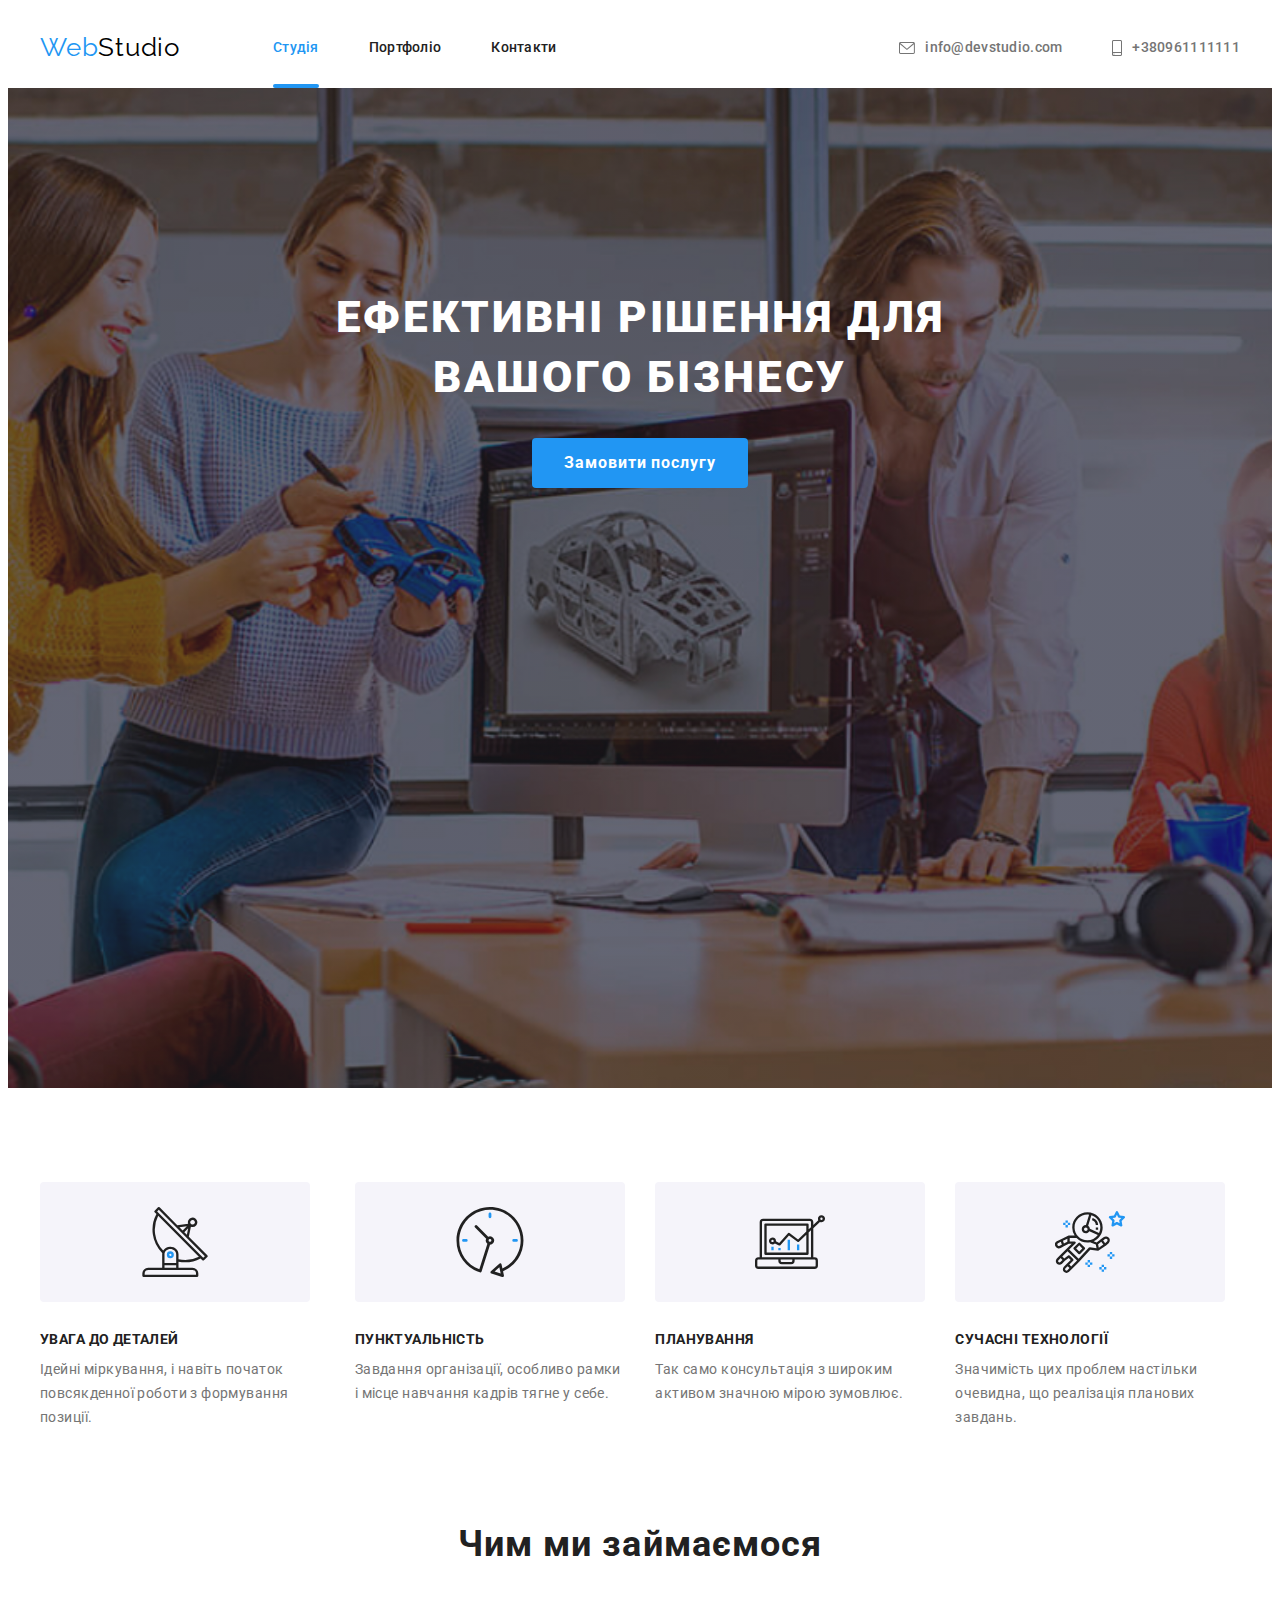
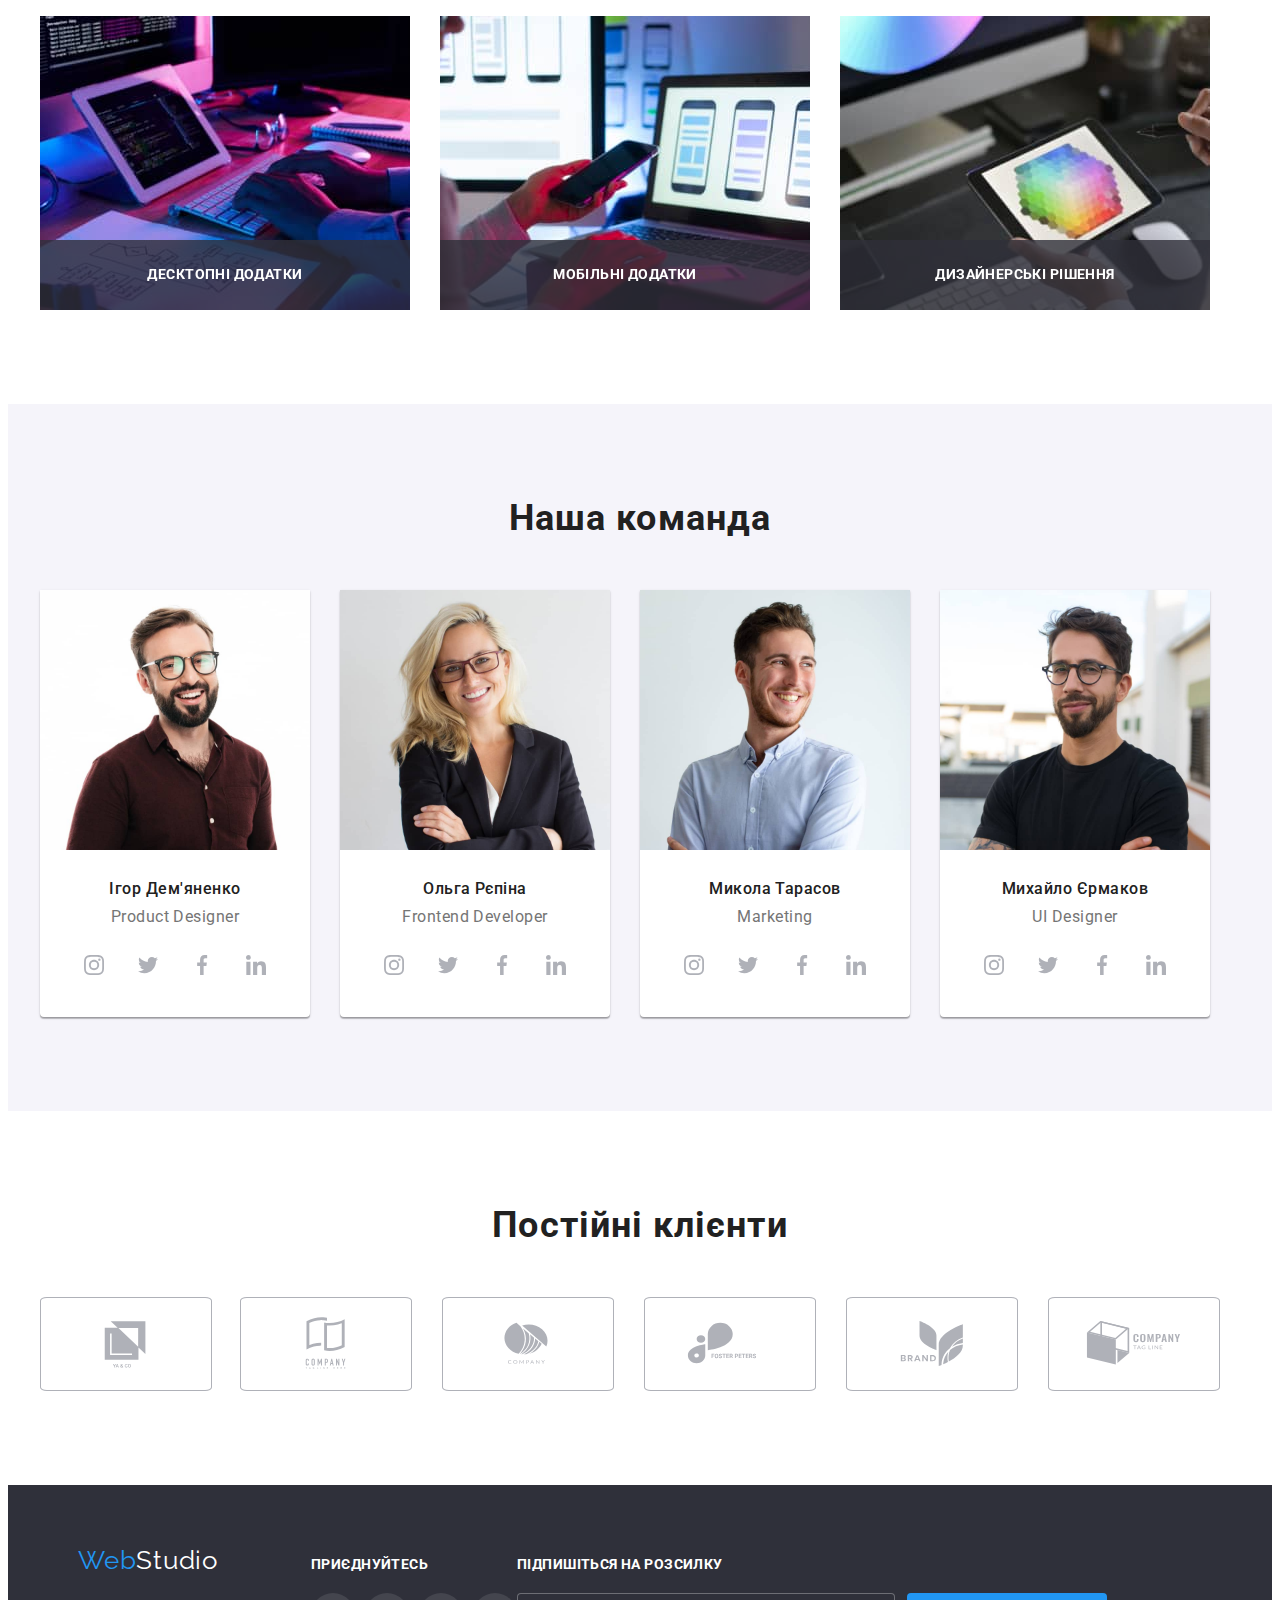
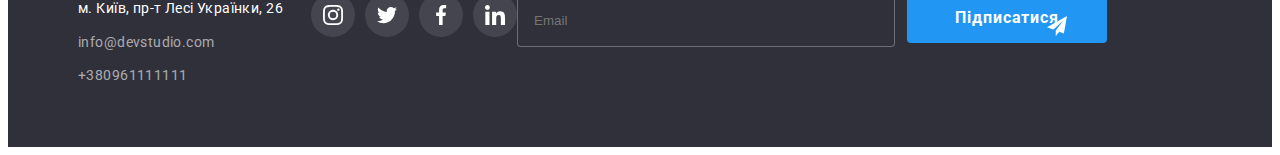
==== commit 4e1a92ed: "HW6.v2" ====
--- a/index.html
+++ b/index.html
@@ -68,20 +68,18 @@
           </button>
           <div class="backdrop is-hidden" data-modal>
             <div class="modal">
-              <p></p>
+              <p class="modal-title">Залиште свої дані, ми вам передзвонимо</p>
               <button data-modal-close class="modal-close">
                 <svg class="modal-close-icon" width="18" height="18">
                   <use href="./images/icons-new.svg#icon-close"></use>
                 </svg>
               </button>
-
-              <strong>Залиште свої дані, ми вам передзвонимо</strong>
 
               <form class="modal-form" name="modal_form">
                 <label class="modal-form-group">
                   <span class="modal-form-label"> Ім'я </span>
                   <input type="text" class="form-input" />
-                  <svg class="modal-form-icon" width="12" height="12">
+                  <svg class="modal-form-icon" width="18" height="18">
                     <use
                       href="./images/icons-new.svg#icon-person-black-18dp-1"
                     ></use>
@@ -90,7 +88,7 @@
                 <label class="modal-form-group">
                   <span class="modal-form-label"> Телефон </span>
                   <input type="text" class="form-input" />
-                  <svg class="modal-form-icon" width="12" height="12">
+                  <svg class="modal-form-icon" width="18" height="18">
                     <use
                       href="./images/icons-new.svg#icon-phone-black-18dp-1"
                     ></use>
@@ -99,19 +97,20 @@
                 <label class="modal-form-group">
                   <span class="modal-form-label"> Пошта </span>
                   <input type="text" class="form-input" />
-                  <svg class="modal-form-icon" width="12" height="12">
+                  <svg class="modal-form-icon" width="18" height="18">
                     <use
                       href="./images/icons-new.svg#icon-email-black-18dp-1"
                     ></use>
                   </svg>
                 </label>
-                <label class="modal-form-group">
+                <label class="modal-form-textarea">
                   <span class="modal-form-label"> Коментар </span>
-                  <input
-                    type="text"
+                  <textarea
+                    name="feedback"
                     placeholder="Введіть текст"
-                    class="form-input"
-                  />
+                    class="form-input-feedback"
+                  >
+                  </textarea>
                 </label>
                 <div role="group">
                   <input
@@ -119,9 +118,11 @@
                     type="checkbox"
                     id="user_agreement"
                   />
-                  <label for="user_agreement"
+                  <label for="user_agreement" class="agreement-giving"
                     >Погоджуюся з розсилкою та приймаю
-                    <a href="">Умови договору</a></label
+                    <a href="" class="link-agreement-conditions"
+                      >Умови договору</a
+                    ></label
                   >
                 </div>
                 <button class="modal-form-btn" type="submit">Відправити</button>
@@ -579,7 +580,7 @@
     </main>
 
     <footer class="section-works-footer">
-      <div class="container common-wrap-footer">
+      <div class="common-wrap-footer">
         <div class="first-footer">
           <a href="./index.html" class="logo"
             >Web<span class="logo-footer">Studio</span>
@@ -612,7 +613,7 @@
           </address>
         </div>
 
-        <div class="container">
+        <div>
           <p class="section-title-social-footer">ПРИЄДНУЙТЕСЬ</p>
           <ul class="social-footer list">
             <li class="social-item-footer">
@@ -669,27 +670,25 @@
             </li>
           </ul>
         </div>
-
-        <div class="container">
+        <div class="subsription-section">
           <p class="section-title-social-footer">Підпишіться на розсилку</p>
-          <ul class="social-footer list">
-            <li class="social-item-footer">
+          <form class="modal-form" name="modal_form">
+            <label class="modal-form-group-footer">
               <input
                 type="email"
                 name="email"
                 placeholder="Email"
                 class="form-input-subsr"
               />
-            </li>
-            <li class="social-item-footer">
-              <button class="button-send-footer" type="submit">
+
+              <button type="submit" class="button-send-footer">
                 Підписатися
               </button>
-              <svg class="send-icon-footer" width="20" height="20">
-                <use href="./images/icons-new.svg#icon-send"></use>
-              </svg>
-            </li>
-          </ul>
+            </label>
+            <svg class="send-icon-footer" width="20" height="20">
+              <use href="./images/icons-new.svg#icon-send"></use>
+            </svg>
+          </form>
         </div>
       </div>
     </footer>
--- a/css/styles.css
+++ b/css/styles.css
@@ -238,6 +238,7 @@
   left: 50%;
   transform: translate(-50%, -50%);
   background-color: #ffffff;
+  padding: 40px;
 }
 .modal-close {
   position: absolute;
@@ -270,13 +271,13 @@
   fill: currentColor;
 }
 
-
-strong {
-  display: block;
-  margin-left: 41px;
-  margin-right: 39px;
+/*Modal window*/
+.modal-title {
+/*margin-left: 41px;
+margin-right: 39px;
 margin-bottom: 38px;
-margin-top: 40px;
+margin-top: 40px;*/
+
 font-size: 20px;
 font-weight: 700;
 height: 1,17;
@@ -286,24 +287,20 @@
 }
 
 .modal-form-group {
-  display: block;
-  position: relative;
-  outline: 1px #2196f3;
-  margin-left: 41px;
-  margin-bottom: 28px;
-  margin-right: 41px;
-  
+display: block;
+position: relative;
+margin-bottom: 10px;
+}
+.modal-form-textarea {
+display: block;
+position: relative;
+margin-bottom: 20px;
 }
 
 .modal-form-label {
-  display: block;
-  position: absolute;
-  top: 0;
-  left: 10;
-  transform: translateY(-100%);
-  padding-bottom: 4px;
+display: block;
+margin-bottom: 4px;
 font-size: 12px;
-font-weight: 400;
 line-height: 1,16;
 letter-spacing: 0.01em;
 text-align: left;
@@ -311,10 +308,14 @@
 
 .form-input {
   width: 100%;
-  height: 100%;
+  height: 40px;
   border: 1px solid #21212133;
   border-radius: 4px;
-  padding: 15px 16px;
+  padding-left: 42px;
+  outline: transparent;
+  transition-property: border;
+  transition-duration: 250ms;
+  transition-timing-function: cubic-bezier(0.4, 0, 0.2, 1);
 }
 .form-input:hover,
 .form-input:focus 
@@ -325,7 +326,14 @@
   transition-timing-function: cubic-bezier(0.4, 0, 0.2, 1);
 }
 
-.form-input:hover,
+.form-input:hover ~ .modal-form-icon
+{ 
+  fill: var(--accent-color);
+  transition-property: fill;
+  transition-duration: 250ms;
+  transition-timing-function: cubic-bezier(0.4, 0, 0.2, 1);
+}
+
 .form-input:focus ~ .modal-form-icon
 { 
   fill: var(--accent-color);
@@ -337,30 +345,75 @@
 .modal-form-icon {
   position: absolute;
   fill: var(--title-text-color);
-  top: 0;
-  left: 0;
-  transform: translateY(140%) translateX(50%);
-}
-
-
-
+  top: 50%;
+  left: 15px;
+}
+
+textarea {
+  height: 120px;
+  resize: none;
+  padding: 16px 12px;
+}
+.form-input-feedback {
+  width: 100%;
+  height: 120px;
+  border: 1px solid #21212133;
+  border-radius: 4px;
+ 
+  outline: transparent;
+  transition-property: border;
+  transition-duration: 250ms;
+  transition-timing-function: cubic-bezier(0.4, 0, 0.2, 1);
+}
+
+.form-input-feedback:hover,
+.form-input-feedback:focus {
+
+border: 1px solid var(--accent-color);
+transition-property: border;
+transition-duration: 250ms;
+transition-timing-function: cubic-bezier(0.4, 0, 0.2, 1);
+}
+/*
 .form-input-comment {
   width: 448px;
   height: 120px;
-}
+  */
+.agreement-giving {
+font-size: 14px;
+font-weight: 400;
+line-height: 1.2;
+letter-spacing: 0.03em;
+text-align: left;
+color: #757575;
+}
+.link-agreement-conditions {
+font-size: 14px;
+font-weight: 400;
+line-height: 1.2;
+letter-spacing: 0.03em;
+text-align: left;
+color: #2196f3;
+}
+
 .modal-form-checkbox {
   width: 16px;
   height: 15px;
 }
 
 .modal-form-btn {
-  margin-top: 30px;
-  margin-left: 165px;
-  width: 200px;
+  margin: 30px auto;
+  min-width: 200px;
   height: 50px;
-  background-color: #2196f3;
-  color: var(--maket-color)
-  
+  background-color: var(--accent-color);
+  color: var(--maket-color);
+  font-size: 16px;
+font-weight: 700;
+line-height: 1.87;
+color: var(--maket-color);
+}
+.button-name-send {
+
 }
 
 /* Section advantages*/
@@ -625,16 +678,19 @@
   color: var(--accent-color);
 }
 /*Footer social links*/
+
 .section-title-social-footer {
   font-weight: 700;
   line-height: 1.14;
   color: #ffffff;
   margin-bottom: 20px;
   text-transform: uppercase;
+  margin-left: auto;
 }
 .social-footer {
   display: flex;
   gap: 10px;
+  margin-left: auto;
 }
 .social-link-footer {
   display: flex;
@@ -659,6 +715,7 @@
 }
 
 /*Footer subscription form*/
+
 .section-title-social-footer {
   font-weight: 700;
   line-height: 1.14;
@@ -679,6 +736,9 @@
 .form-input-subsr:focus
  {
   background-color: var(--maket-color);
+  transition-property: background-color;
+  transition-duration: 1250ms;
+  transition-timing-function: cubic-bezier(0.4, 0, 0.2, 1);
 }
 
 
@@ -690,7 +750,9 @@
   
 
 }
-
+.subsription-section {
+  margin-left: auto;
+}
 
 .button-send-footer {
   position: relative;
@@ -710,14 +772,23 @@
   border: none;
   border-radius: 4px;
   margin-right: auto;
-  margin-left: auto;
+  margin-left: 12px;
 }
 .send-icon-footer {
 position: absolute;
-transform: translateX(800%) translateY(-165%);
+
+transform: translate(2650%, -155%);
 fill: #ffffff;
 }
 
+.modal-form-group-footer {
+  display: flex;
+  
+}
+.form-input-footer {
+  width: 358px;
+  height: 50px;
+}
 /*Portfolio-page*/
 
 .portfolio-buttons {
@@ -827,3 +898,85 @@
 .portfolio-element {
   position: relative;
 }
+
+
+/*
+
+.container {
+  width: 100%;
+  padding: 0 15px;
+  margin: 0 auto;
+
+  @media screen and (min-width: 480px) {
+    width: 480px;
+  }
+
+  @media screen and (min-width: 768px) {
+    width: 768px;
+  }
+
+  @media screen and (min-width: 1200px) {
+    width: 1200px;
+  }
+}
+
+.section {
+  @media screen and (max-width: 1199px) {
+    padding-top: 60px;
+    padding-bottom: 60px;
+  }
+
+  padding-top: 94px;
+  padding-bottom: 94px;
+}
+
+// -------------- Миксин для адаптивки -------------
+@mixin desktop {
+  @media screen and (min-width: 1200px) {
+    @content;
+  }
+}
+
+@mixin tablet-only {
+  @media screen and (min-width: 768px) and (max-width: 1199px) {
+    @content;
+  }
+}
+
+@mixin tablet {
+  @media screen and (min-width: 768px) {
+    @content;
+  }
+}
+
+@mixin mobile {
+  @media screen and (min-width: 480px) {
+    @content;
+  }
+}
+
+@mixin mobile-only {
+  @media screen and (max-width: 767px) {
+    @content;
+  }
+}
+
+// вызов mixin-a
+// .any-class {
+//   @include mobile {
+//     background-color: red;
+//   }
+// }
+
+
+
+@media screen and (max-width:1199px) {
+  width: 95%;
+  max-width: 450px;
+  height: 95%;
+  max-height: 609px;
+  overflow: scroll;
+}
+
+
+*/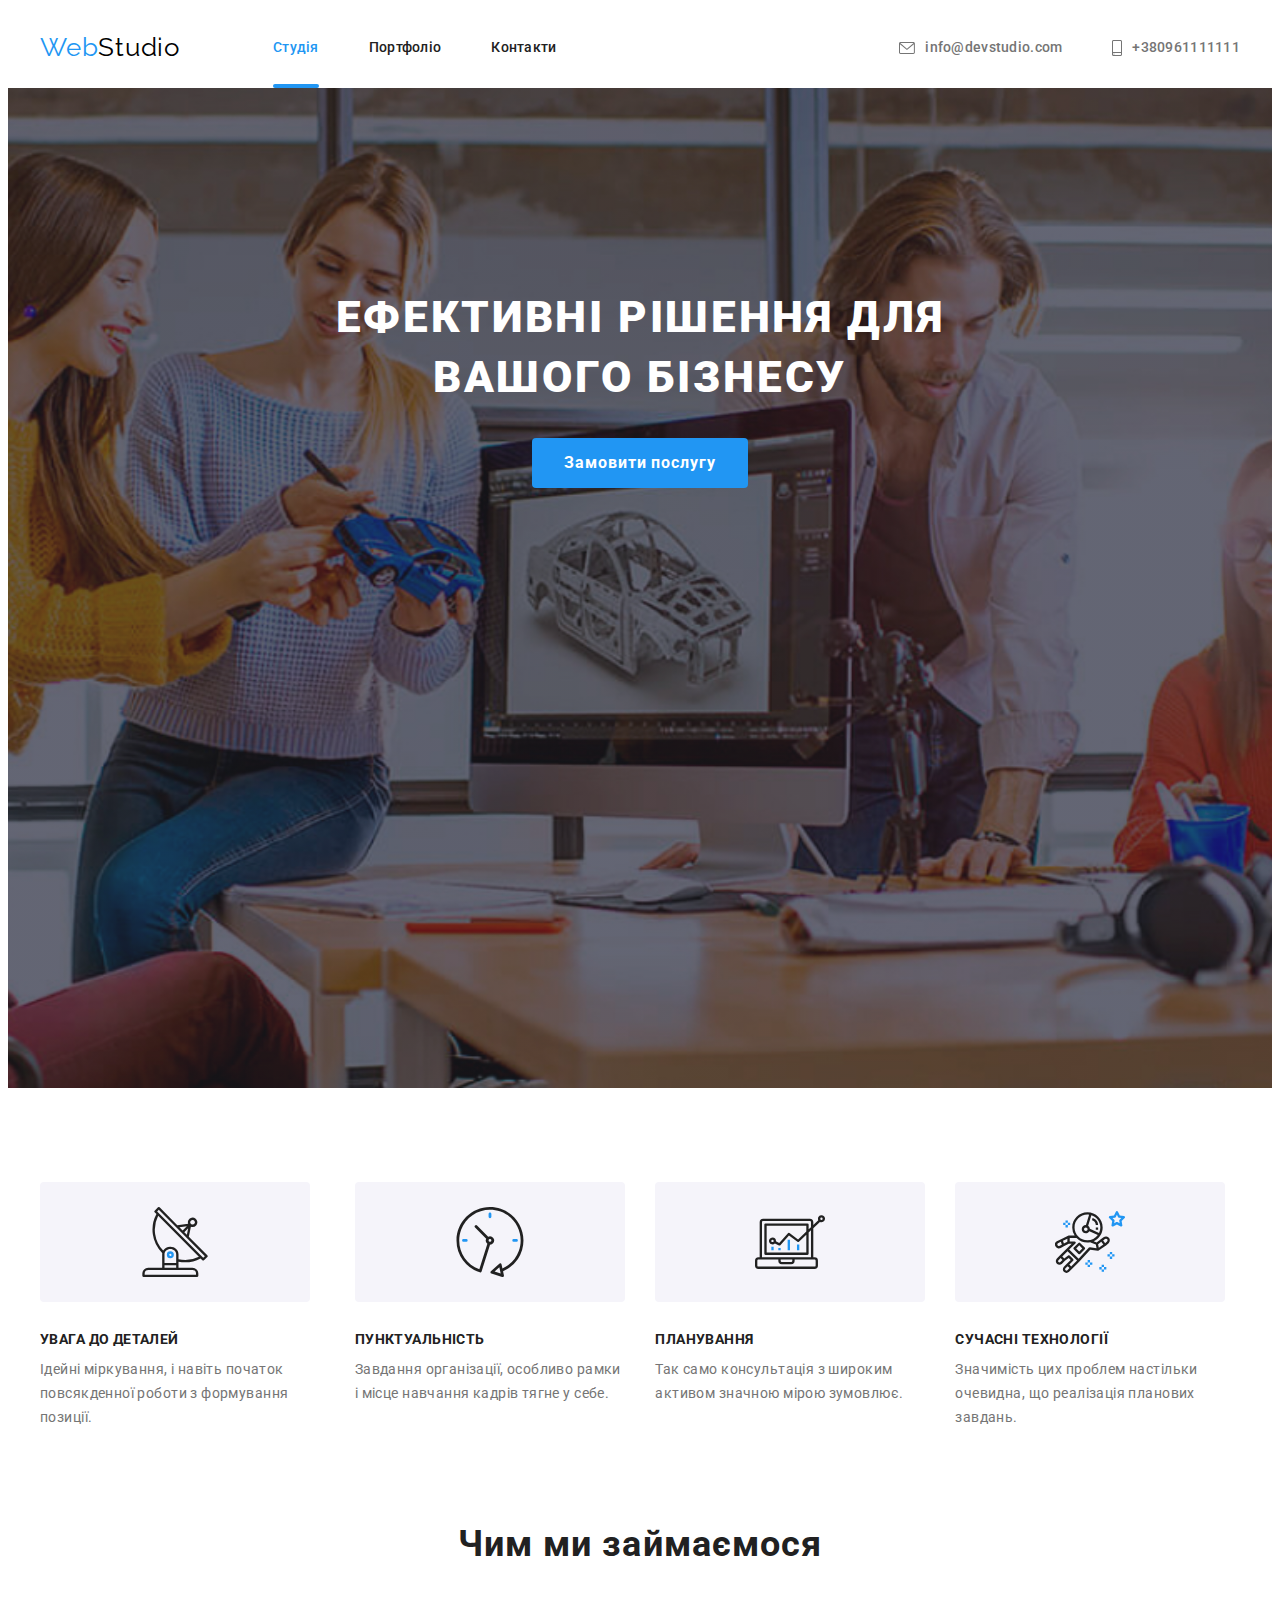
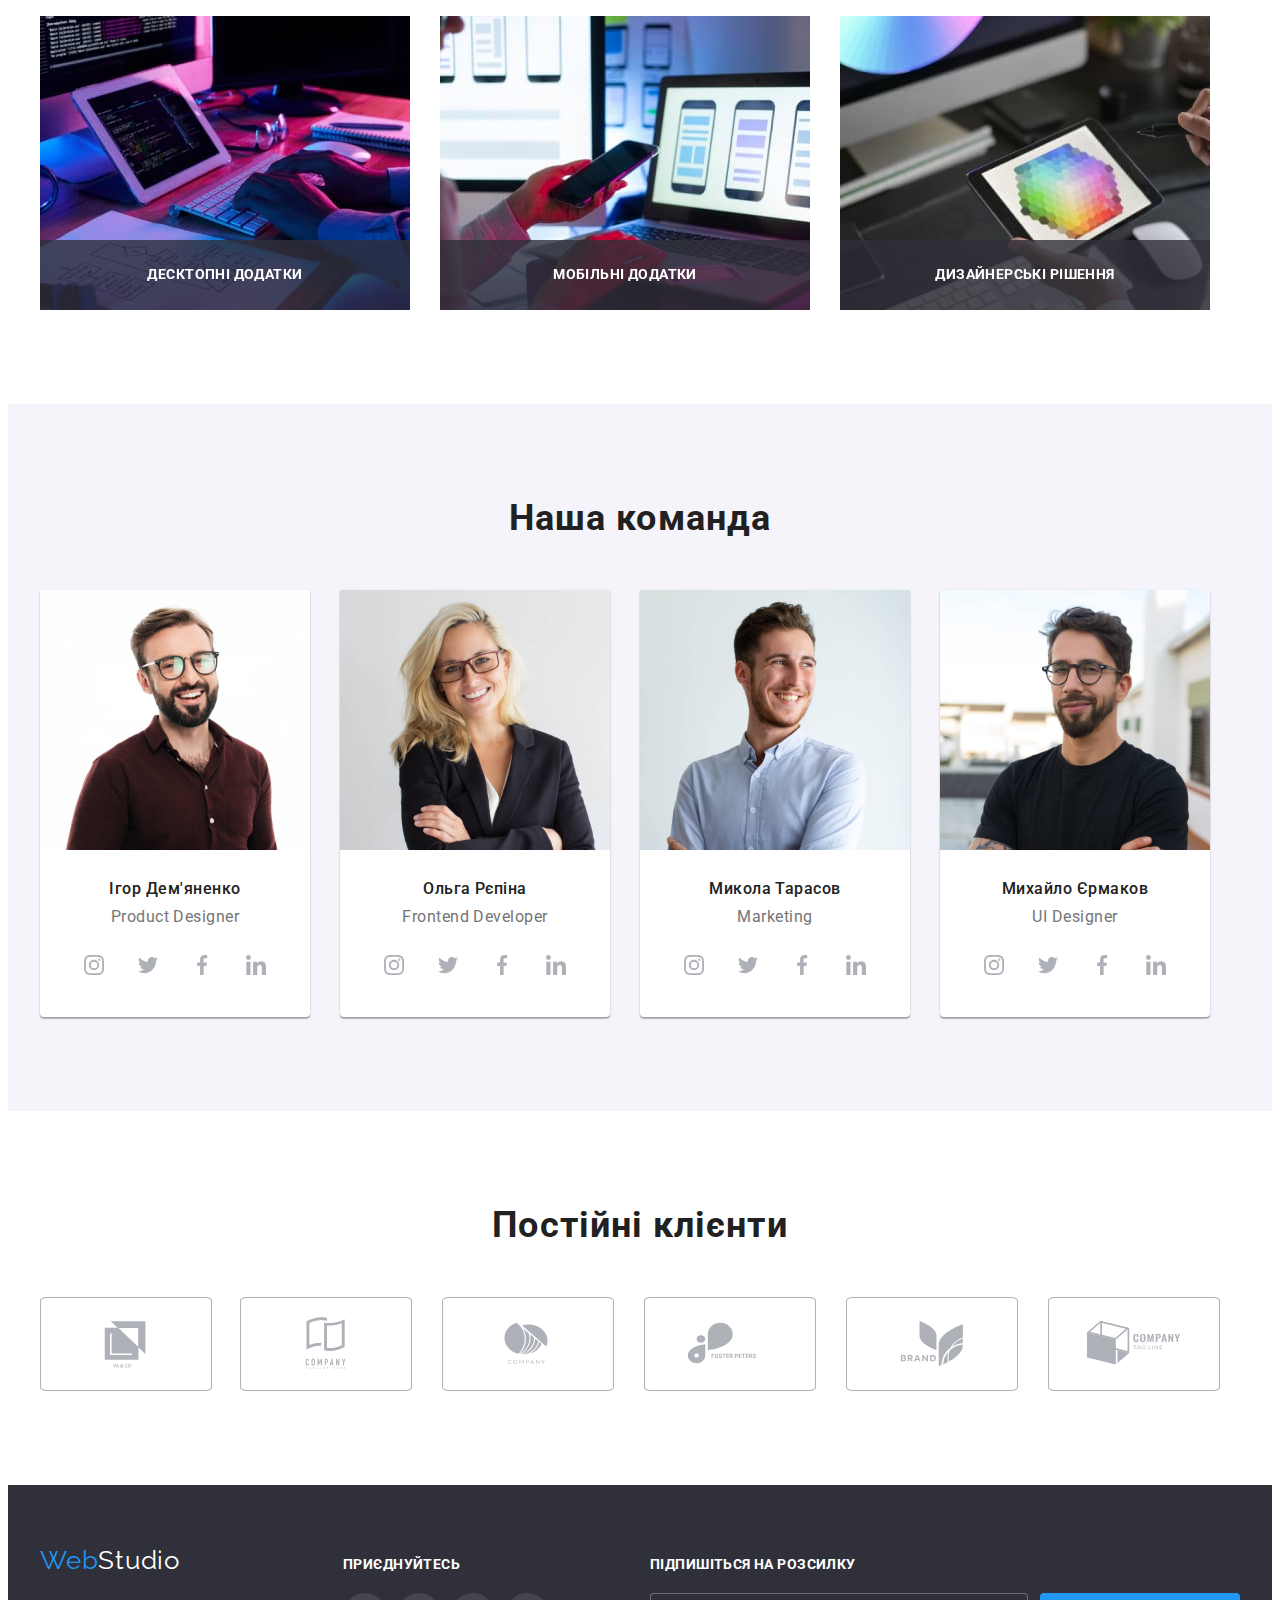
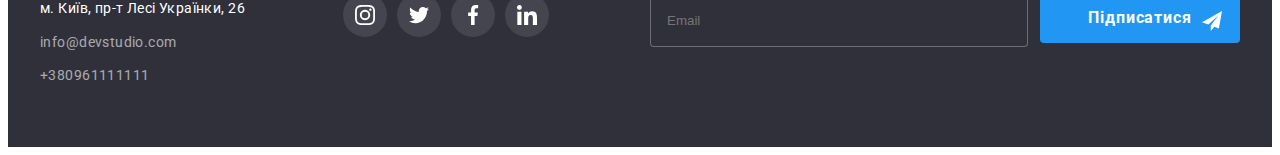
==== commit 2c31ec1b: "HW6v.2" ====
--- a/index.html
+++ b/index.html
@@ -109,16 +109,14 @@
                     name="feedback"
                     placeholder="Введіть текст"
                     class="form-input-feedback"
-                  >
-                  </textarea>
+                  ></textarea>
                 </label>
-                <div role="group">
-                  <input
-                    class="modal-form-checkbox"
-                    type="checkbox"
-                    id="user_agreement"
-                  />
-                  <label for="user_agreement" class="agreement-giving"
+                <div role="group" class="agreement-section">
+                  <label class="check option">
+                    <input class="check__input" type="checkbox" />
+                    <span class="check__box"></span>
+                  </label>
+                  <label
                     >Погоджуюся з розсилкою та приймаю
                     <a href="" class="link-agreement-conditions"
                       >Умови договору</a
@@ -580,7 +578,7 @@
     </main>
 
     <footer class="section-works-footer">
-      <div class="common-wrap-footer">
+      <div class="container common-wrap-footer">
         <div class="first-footer">
           <a href="./index.html" class="logo"
             >Web<span class="logo-footer">Studio</span>
@@ -680,14 +678,12 @@
                 placeholder="Email"
                 class="form-input-subsr"
               />
-
               <button type="submit" class="button-send-footer">
-                Підписатися
+                Підписатися<svg class="send-icon-footer" width="20" height="20">
+                  <use href="./images/icons-new.svg#icon-send"></use>
+                </svg>
               </button>
             </label>
-            <svg class="send-icon-footer" width="20" height="20">
-              <use href="./images/icons-new.svg#icon-send"></use>
-            </svg>
           </form>
         </div>
       </div>
--- a/css/styles.css
+++ b/css/styles.css
@@ -273,14 +273,10 @@
 
 /*Modal window*/
 .modal-title {
-/*margin-left: 41px;
-margin-right: 39px;
-margin-bottom: 38px;
-margin-top: 40px;*/
-
+margin-bottom: 12px;
 font-size: 20px;
 font-weight: 700;
-height: 1,17;
+line-height: 1.17;
 letter-spacing: 0.03em;
 text-align: center;
 color: var(--title-text-color);
@@ -374,17 +370,85 @@
 transition-duration: 250ms;
 transition-timing-function: cubic-bezier(0.4, 0, 0.2, 1);
 }
-/*
-.form-input-comment {
-  width: 448px;
-  height: 120px;
-  */
+
+/*Agreement section*/
+.agreement-section {
+  padding-left: px;
+}
+/*Check-box custom*/
+.modal-form-checkbox {
+  width: 16px;
+  height: 15px;
+}
+/* Option */
+
+.option {
+  display: block;
+  margin-bottom: 0.5em;
+  position: relative;
+}
+
+/* Check */
+
+.check {
+  margin-left: 13px;
+  padding-left: 1.2em;
+  gap: 9px;
+}
+
+.check__input {
+  position: absolute;
+  clip: rect(0 0 0 0);
+  width: 1px;
+  height: 1px;
+  margin: -1px;
+}
+
+.check__box {
+  position: absolute;
+  top: 0;
+  left: 0;
+  width: 16px;
+  height: 15px;
+  overflow: hidden;
+  border-radius: 2px;
+  background-color: white;
+  background-repeat: no-repeat;
+  background-position: 50% 50%;
+  box-shadow: 0 0 0 0.1em #4A90E2;
+}
+
+/* Checked */
+.check__input:checked + .check__box {
+  background-color: #4A90E2;
+  background-image: url("./images/icons-new.svg#icon-check");
+}
+
+
+/* Focused */
+
+.check__input:focus + .check__box {
+  box-shadow:
+    0 0 0 0.1em #4A90E2,
+}
+
+/* Disabled */
+
+.check__input:disabled + .check__box {
+  box-shadow: 0 0 0 0.1em #9B9B9B;
+}
+
+.check__input:checked:disabled + .check__box {
+  background-color: #9B9B9B;
+} 
+
+/*Agreement link*/
 .agreement-giving {
 font-size: 14px;
 font-weight: 400;
 line-height: 1.2;
 letter-spacing: 0.03em;
-text-align: left;
+text-align: right;
 color: #757575;
 }
 .link-agreement-conditions {
@@ -392,17 +456,16 @@
 font-weight: 400;
 line-height: 1.2;
 letter-spacing: 0.03em;
-text-align: left;
+text-align: right;
 color: #2196f3;
 }
 
-.modal-form-checkbox {
-  width: 16px;
-  height: 15px;
-}
+
 
 .modal-form-btn {
-  margin: 30px auto;
+  margin: 0 auto;
+  margin-top: 30px;
+  padding: 10px 52px;
   min-width: 200px;
   height: 50px;
   background-color: var(--accent-color);
@@ -410,6 +473,7 @@
   font-size: 16px;
 font-weight: 700;
 line-height: 1.87;
+letter-spacing: 6%;
 color: var(--maket-color);
 }
 .button-name-send {
@@ -640,7 +704,7 @@
   align-items: baseline;
 }
 .first-footer {
-  margin-left: 70px;
+  margin-right: 70px;
 }
 
 .address-item:not(:last-child) {
@@ -731,14 +795,14 @@
   border: 1px solid #FFFFFF4D;
   border-radius: 4px;
   background-color: #2F303A;
+  transition-property: background-color;
+  transition-duration: 1250ms;
+  transition-timing-function: cubic-bezier(0.4, 0, 0.2, 1);
 }
 .form-input-subsr:hover,
 .form-input-subsr:focus
  {
   background-color: var(--maket-color);
-  transition-property: background-color;
-  transition-duration: 1250ms;
-  transition-timing-function: cubic-bezier(0.4, 0, 0.2, 1);
 }
 
 
@@ -776,8 +840,7 @@
 }
 .send-icon-footer {
 position: absolute;
-
-transform: translate(2650%, -155%);
+transform: translate(50%, 40%);
 fill: #ffffff;
 }
 
